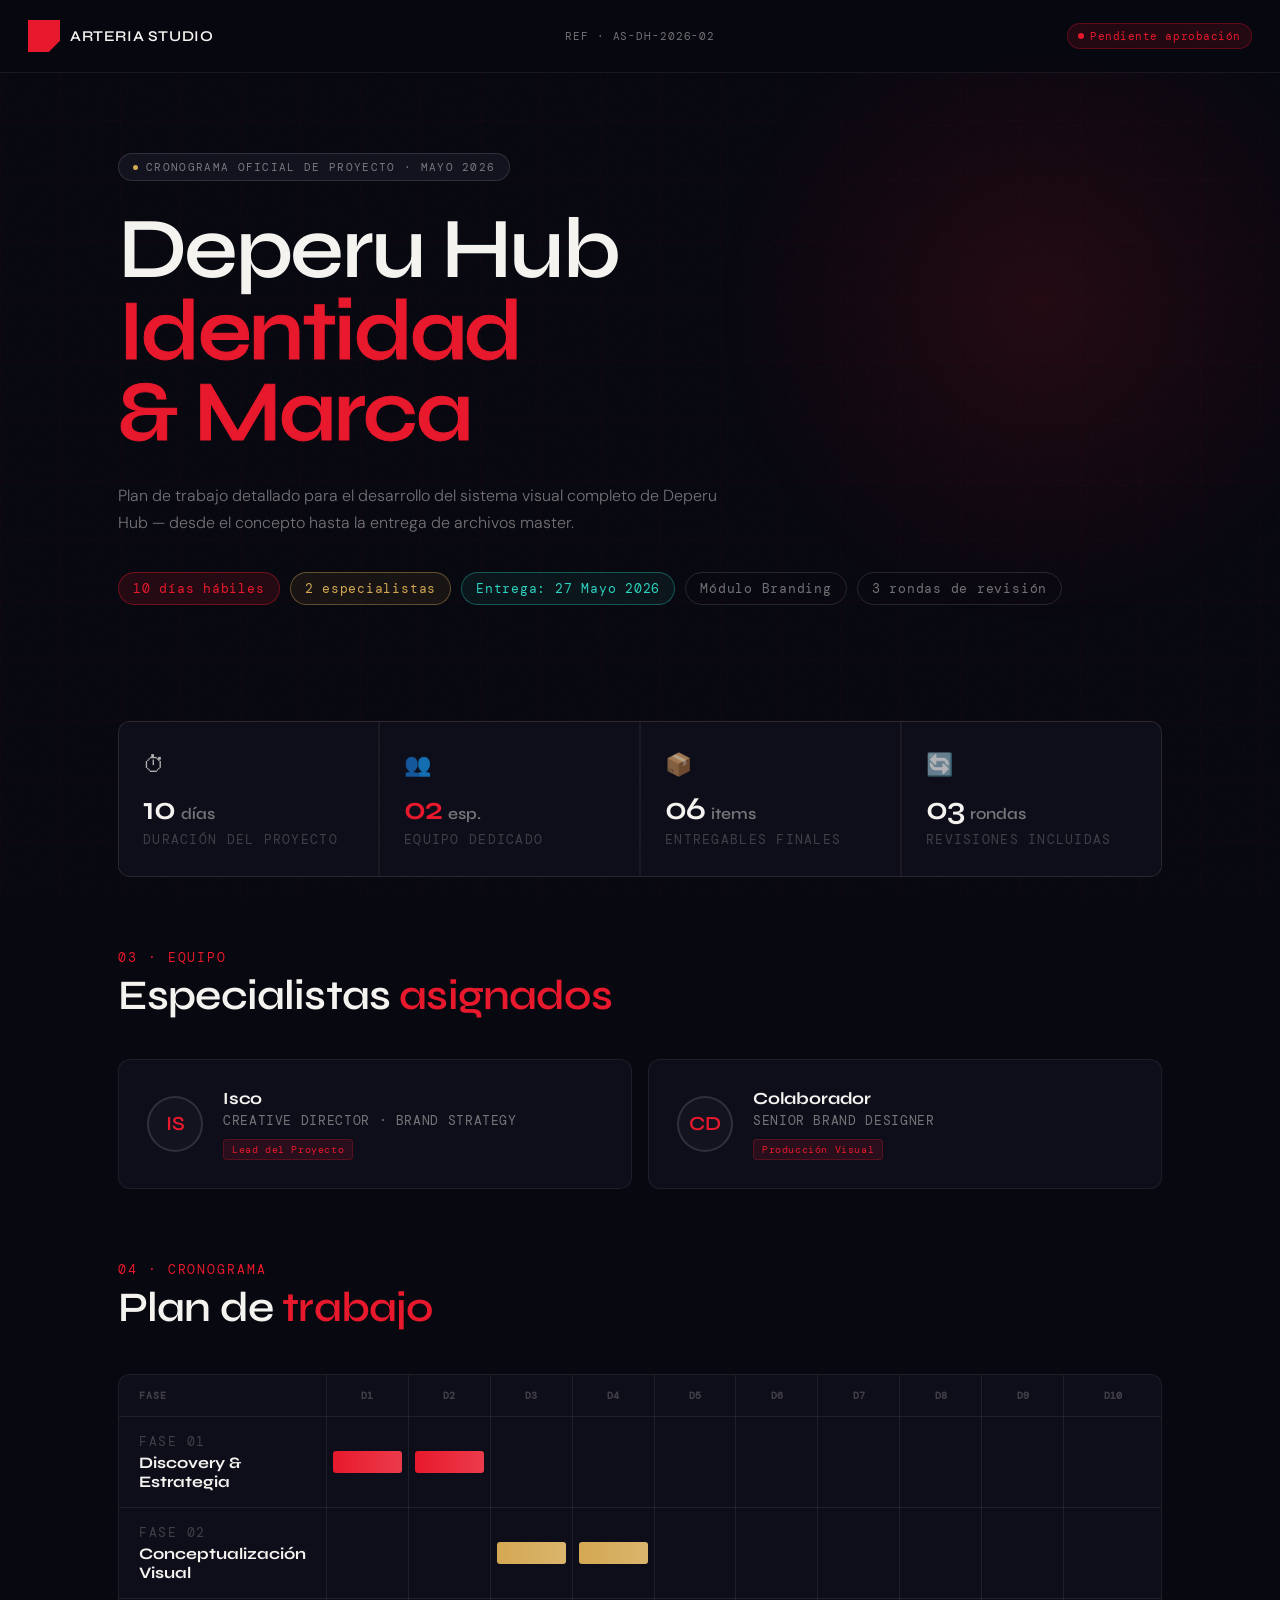
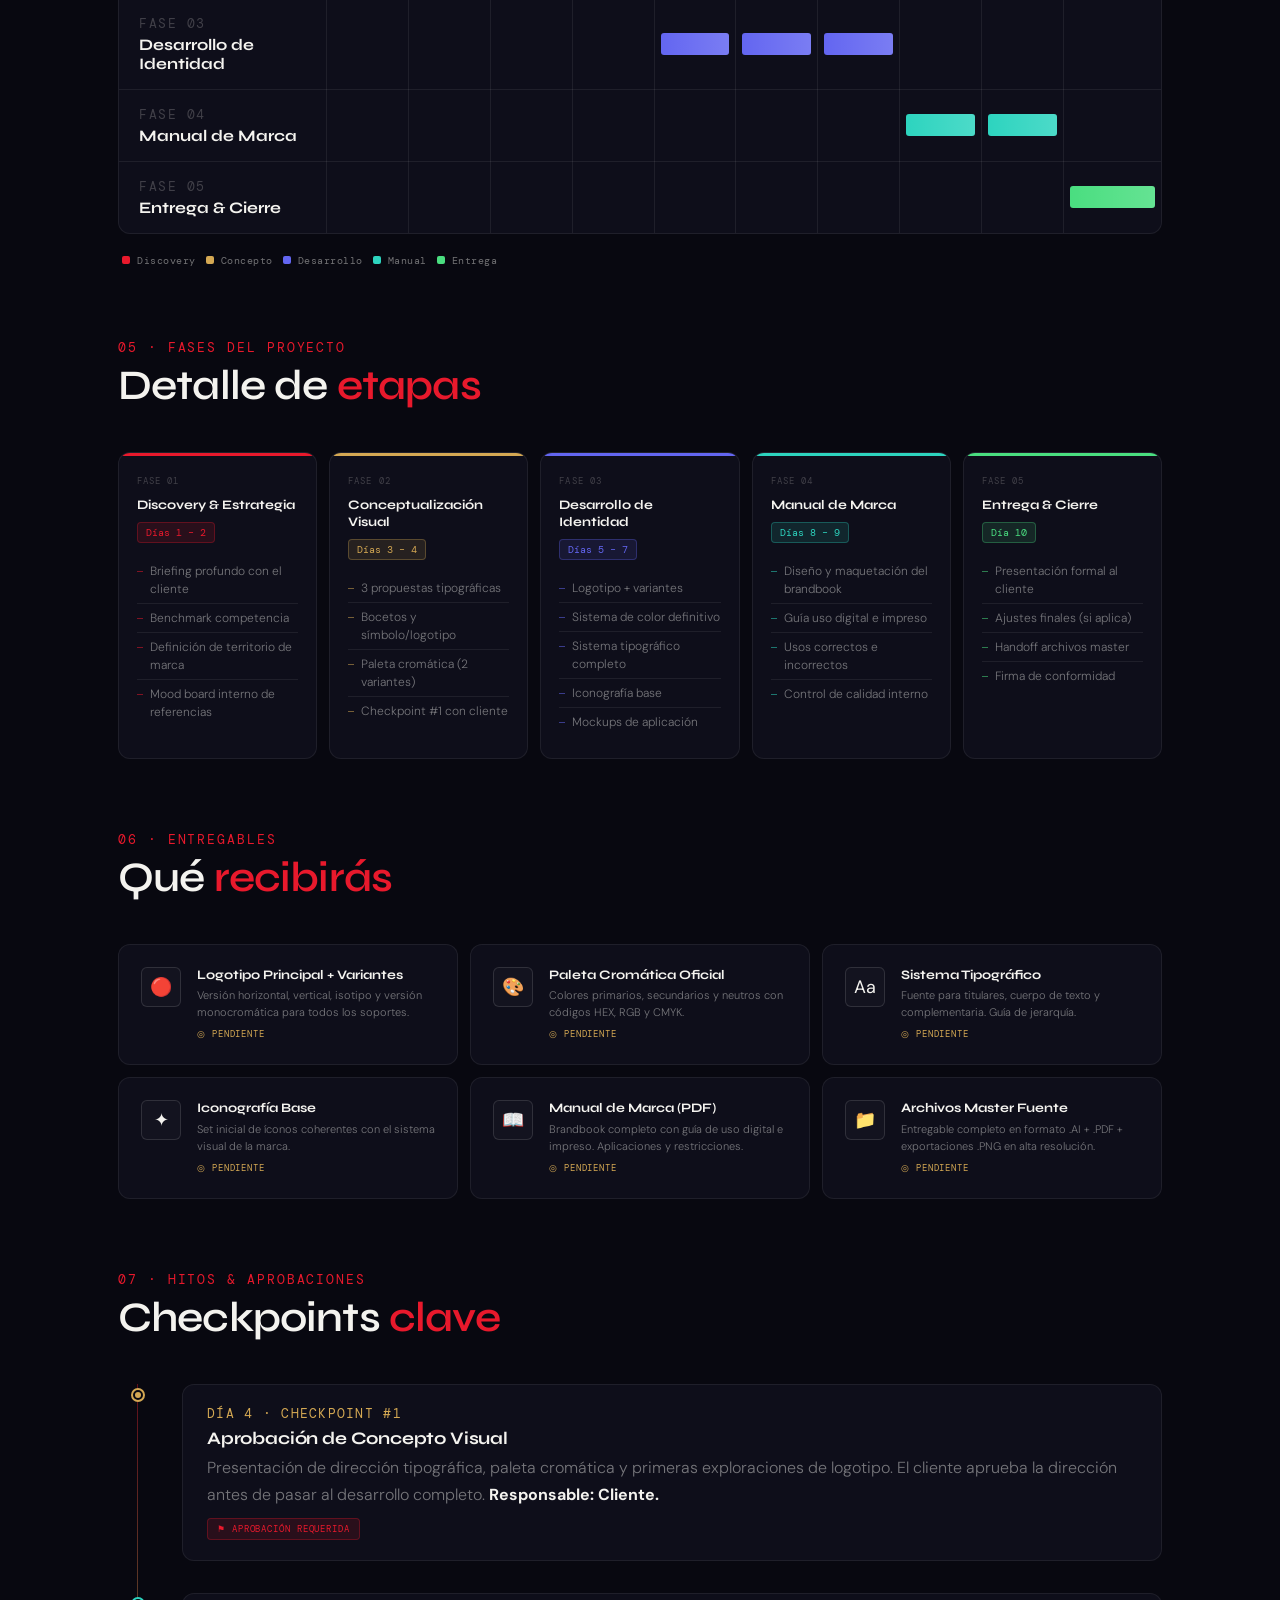
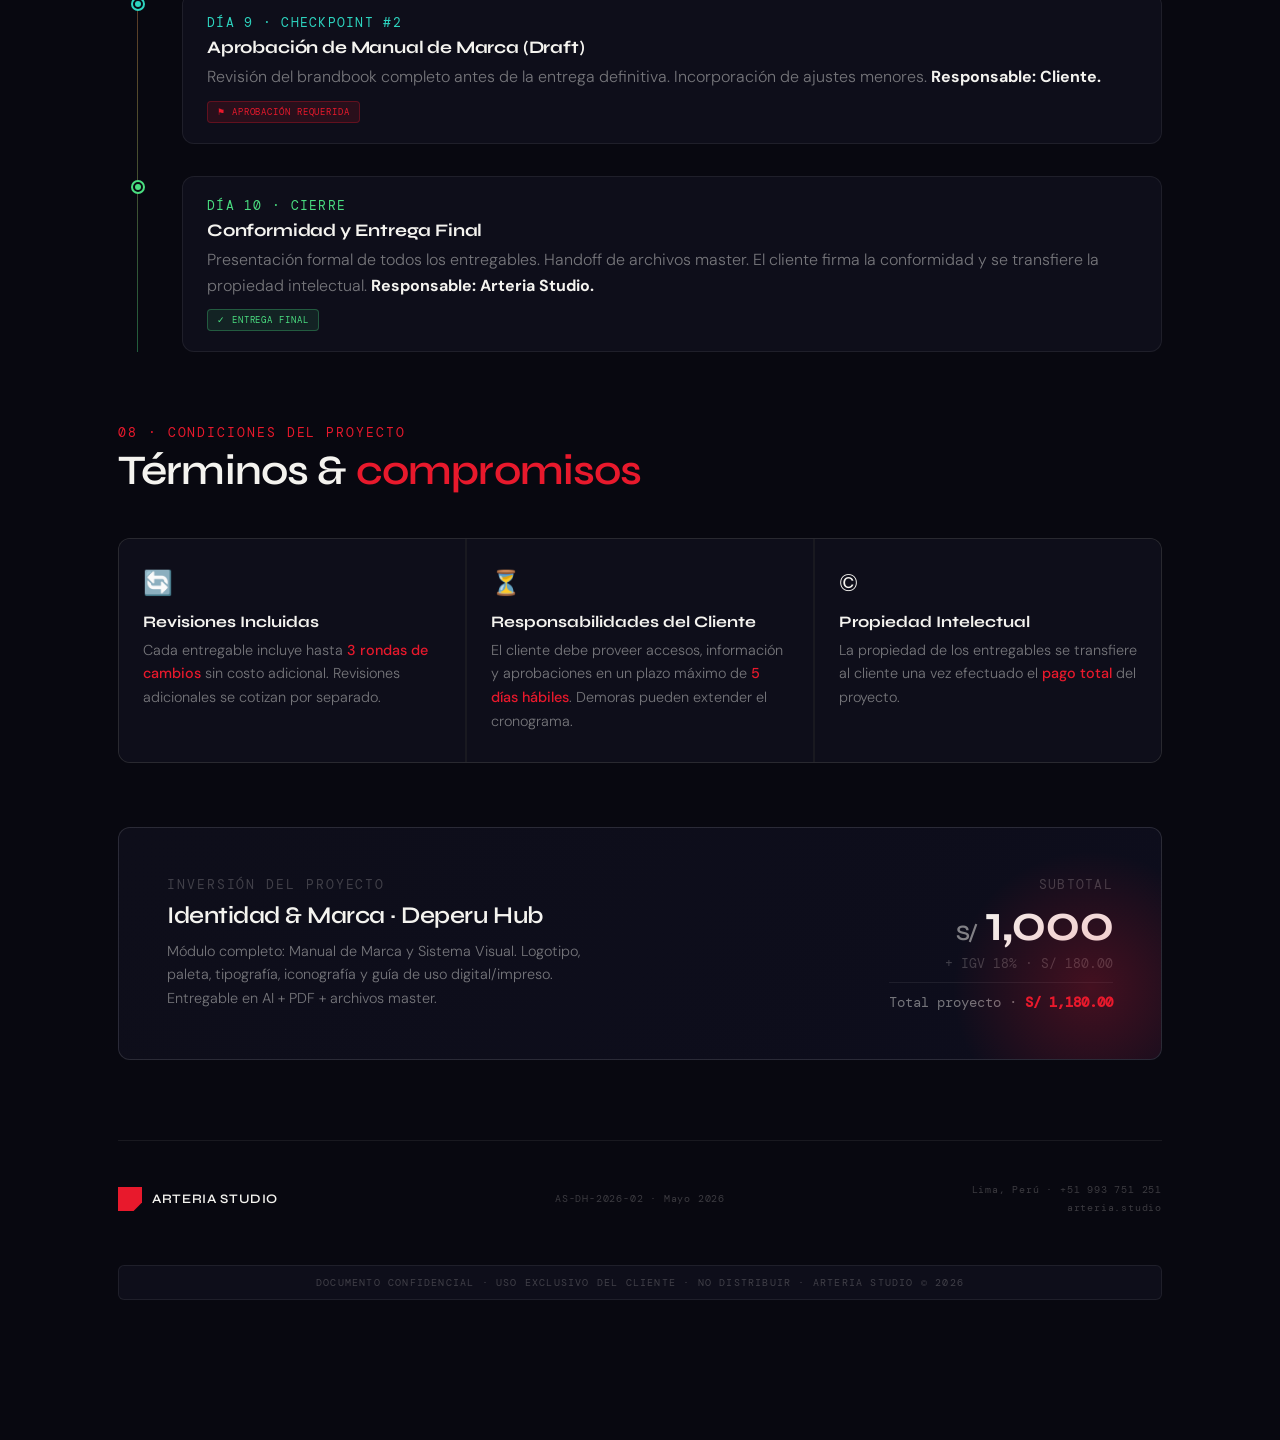
==== cronograma.html @ 37fbbc63 "🚀 RELEASE: Cronograma" ====
<!DOCTYPE html>
<html lang="es">
<head>
  <meta charset="UTF-8" />
  <meta name="viewport" content="width=device-width, initial-scale=1.0" />
  <title>Cronograma de Proyecto · Deperu Hub · Arteria Studio</title>
  <link rel="preconnect" href="https://fonts.googleapis.com" />
  <link rel="preconnect" href="https://fonts.gstatic.com" crossorigin />
  <link href="https://fonts.googleapis.com/css2?family=Syne:wght@400;600;700;800&family=DM+Mono:wght@300;400;500&family=DM+Sans:ital,wght@0,300;0,400;0,500;1,300&display=swap" rel="stylesheet" />

  <style>
    /* ──────────────────────────────────────────────
       TOKENS & RESET
    ────────────────────────────────────────────── */
    :root {
      --bg:        #080810;
      --bg2:       #0e0e1a;
      --bg3:       #13131f;
      --border:    rgba(255,255,255,0.07);
      --border2:   rgba(255,255,255,0.12);
      --red:       #e8192c;
      --red-dim:   rgba(232,25,44,0.12);
      --red-glow:  rgba(232,25,44,0.25);
      --white:     #f4f3ef;
      --muted:     rgba(244,243,239,0.45);
      --muted2:    rgba(244,243,239,0.22);
      --gold:      #d4a853;
      --cyan:      #2dd4bf;
      --phase1:    #e8192c;
      --phase2:    #d4a853;
      --phase3:    #6366f1;
      --phase4:    #2dd4bf;
      --phase5:    #4ade80;
      --r:         6px;
      --r2:        12px;
    }

    *, *::before, *::after { box-sizing: border-box; margin: 0; padding: 0; }

    html { scroll-behavior: smooth; }

    body {
      font-family: 'DM Sans', sans-serif;
      background: var(--bg);
      color: var(--white);
      overflow-x: hidden;
      -webkit-font-smoothing: antialiased;
    }

    /* ──────────────────────────────────────────────
       NOISE + GRID OVERLAY
    ────────────────────────────────────────────── */
    body::before {
      content: '';
      position: fixed;
      inset: 0;
      background-image:
        linear-gradient(rgba(232,25,44,0.03) 1px, transparent 1px),
        linear-gradient(90deg, rgba(232,25,44,0.03) 1px, transparent 1px);
      background-size: 60px 60px;
      pointer-events: none;
      z-index: 0;
    }

    body::after {
      content: '';
      position: fixed;
      inset: 0;
      background: url("data:image/svg+xml,%3Csvg viewBox='0 0 256 256' xmlns='http://www.w3.org/2000/svg'%3E%3Cfilter id='n'%3E%3CfeTurbulence type='fractalNoise' baseFrequency='0.9' numOctaves='4' stitchTiles='stitch'/%3E%3C/filter%3E%3Crect width='100%25' height='100%25' filter='url(%23n)' opacity='0.04'/%3E%3C/svg%3E");
      opacity: .35;
      pointer-events: none;
      z-index: 0;
    }

    /* ──────────────────────────────────────────────
       LAYOUT SHELL
    ────────────────────────────────────────────── */
    .page {
      position: relative;
      z-index: 1;
      max-width: 1100px;
      margin: 0 auto;
      padding: 0 28px 100px;
    }

    /* ──────────────────────────────────────────────
       ANIMATIONS
    ────────────────────────────────────────────── */
    @keyframes fadeUp {
      from { opacity: 0; transform: translateY(28px); }
      to   { opacity: 1; transform: translateY(0); }
    }
    @keyframes pulse-dot {
      0%, 100% { opacity: 1; transform: scale(1); }
      50%       { opacity: .4; transform: scale(0.6); }
    }
    @keyframes bar-fill {
      from { width: 0; }
    }
    @keyframes shimmer {
      0%   { background-position: -200% center; }
      100% { background-position:  200% center; }
    }
    @keyframes spin-slow {
      from { transform: rotate(0deg); }
      to   { transform: rotate(360deg); }
    }

    .fade-in {
      opacity: 0;
      animation: fadeUp .7s ease forwards;
    }

    /* ──────────────────────────────────────────────
       TOP NAV BAR
    ────────────────────────────────────────────── */
    .topbar {
      display: flex;
      align-items: center;
      justify-content: space-between;
      padding: 20px 28px;
      border-bottom: 1px solid var(--border);
      position: sticky;
      top: 0;
      backdrop-filter: blur(18px);
      background: rgba(8,8,16,0.85);
      z-index: 100;
    }

    .topbar-brand {
      display: flex;
      align-items: center;
      gap: 10px;
    }

    .brand-mark {
      width: 32px;
      height: 32px;
      background: var(--red);
      clip-path: polygon(0 0, 100% 0, 100% 65%, 65% 100%, 0 100%);
      flex-shrink: 0;
    }

    .brand-name {
      font-family: 'Syne', sans-serif;
      font-weight: 600;
      font-size: 15px;
      letter-spacing: 0.04em;
      text-transform: uppercase;
    }

    .topbar-ref {
      font-family: 'DM Mono', monospace;
      font-size: 11px;
      color: var(--muted);
      letter-spacing: 0.08em;
    }

    .topbar-badge {
      display: flex;
      align-items: center;
      gap: 6px;
      font-family: 'DM Mono', monospace;
      font-size: 11px;
      color: var(--red);
      background: var(--red-dim);
      border: 1px solid rgba(232,25,44,0.3);
      padding: 5px 10px;
      border-radius: 20px;
      letter-spacing: 0.05em;
    }

    .status-dot {
      width: 6px;
      height: 6px;
      background: var(--red);
      border-radius: 50%;
      animation: pulse-dot 1.6s ease-in-out infinite;
    }

    /* ──────────────────────────────────────────────
       SECTION SPACING
    ────────────────────────────────────────────── */
    .section {
      padding: 72px 0 0;
    }

    .section-label {
      font-family: 'DM Mono', monospace;
      font-size: .8rem;
      letter-spacing: 0.15em;
      text-transform: uppercase;
      color: var(--red);
      margin-bottom: 8px;
    }

    .section-title {
      font-family: 'Syne', sans-serif;
      font-weight: 600;
      font-size: clamp(28px, 4vw, 42px);
      line-height: 1.05;
      letter-spacing: -0.02em;
    }

    .section-title span { color: var(--red); }

    .divider {
      width: 100%;
      height: 1px;
      background: var(--border);
      margin: 48px 0 0;
    }

    /* ──────────────────────────────────────────────
       01 · HERO
    ────────────────────────────────────────────── */
    .hero {
      padding: 80px 0 64px;
      position: relative;
      overflow: hidden;
    }

    .hero-glow {
      position: absolute;
      top: -120px;
      right: -200px;
      width: 700px;
      height: 700px;
      background: radial-gradient(circle, rgba(232,25,44,0.12) 0%, transparent 65%);
      pointer-events: none;
    }

    .hero-eyebrow {
      display: inline-flex;
      align-items: center;
      gap: 8px;
      font-family: 'DM Mono', monospace;
      font-size: 11px;
      letter-spacing: 0.12em;
      text-transform: uppercase;
      color: var(--muted);
      background: var(--bg3);
      border: 1px solid var(--border2);
      padding: 6px 14px;
      border-radius: 20px;
      margin-bottom: 28px;
      animation: fadeUp .5s ease .1s both;
    }

    .hero-eyebrow::before {
      content: '';
      width: 5px;
      height: 5px;
      background: var(--gold);
      border-radius: 50%;
      display: block;
    }

    .hero-title {
      font-family: 'Syne', sans-serif;
      font-weight: 600;
      font-size: clamp(42px, 7vw, 86px);
      line-height: 0.95;
      letter-spacing: -0.03em;
      animation: fadeUp .6s ease .2s both;
    }

    .hero-title .project-name {
      display: block;
      color: var(--white);
    }

    .hero-title .service-name {
      display: block;
      color: var(--red);
      -webkit-text-stroke: 1px var(--red);
    }

    .hero-sub {
      margin-top: 28px;
      font-size: 1rem;
      font-weight: 300;
      color: var(--muted);
      max-width: 600px;
      line-height: 1.7;
      animation: fadeUp .6s ease .3s both;
    }

    .hero-pills {
      display: flex;
      flex-wrap: wrap;
      gap: 10px;
      margin-top: 36px;
      animation: fadeUp .6s ease .4s both;
    }

    .pill {
      font-family: 'DM Mono', monospace;
      font-size: .8rem;
      letter-spacing: 0.06em;
      padding: 7px 14px;
      border-radius: 20px;
      border: 1px solid var(--border2);
      color: var(--muted);
    }

    .pill.red   { border-color: rgba(232,25,44,0.4); color: var(--red); background: var(--red-dim); }
    .pill.gold  { border-color: rgba(212,168,83,0.4); color: var(--gold); background: rgba(212,168,83,0.08); }
    .pill.cyan  { border-color: rgba(45,212,191,0.35); color: var(--cyan); background: rgba(45,212,191,0.07); }

    /* ──────────────────────────────────────────────
       02 · KPI CARDS
    ────────────────────────────────────────────── */
    .kpi-grid {
      display: grid;
      grid-template-columns: repeat(4, 1fr);
      gap: 2px;
      background: var(--border);
      border: 1px solid var(--border);
      border-radius: var(--r2);
      overflow: hidden;
      margin-top: 52px;
    }

    @media (max-width: 700px) {
      .kpi-grid { grid-template-columns: repeat(2,1fr); }
    }

    .kpi-card {
      background: var(--bg2);
      padding: 28px 24px;
      transition: background .25s;
    }

    .kpi-card:hover { background: var(--bg3); }

    .kpi-icon {
      font-size: 22px;
      margin-bottom: 14px;
      opacity: 0.7;
    }

    .kpi-value {
      font-family: 'Syne', sans-serif;
      font-weight: 600;
      font-size: 32px;
      letter-spacing: -0.03em;
      line-height: 1;
      color: var(--white);
    }

    .kpi-value span {
      font-size: 16px;
      font-weight: 600;
      color: var(--muted);
      letter-spacing: 0;
    }

    .kpi-label {
      margin-top: 6px;
      font-family: 'DM Mono', monospace;
      font-size: .8rem;
      letter-spacing: 0.1em;
      text-transform: uppercase;
      color: var(--muted2);
    }

    .kpi-accent { color: var(--red); }

    /* ──────────────────────────────────────────────
       03 · TEAM
    ────────────────────────────────────────────── */
    .team-grid {
      display: grid;
      grid-template-columns: 1fr 1fr;
      gap: 16px;
      margin-top: 40px;
    }

    @media (max-width: 600px) { .team-grid { grid-template-columns: 1fr; } }

    .team-card {
      background: var(--bg2);
      border: 1px solid var(--border);
      border-radius: var(--r2);
      padding: 28px;
      display: flex;
      align-items: center;
      gap: 20px;
      transition: border-color .25s, transform .25s;
    }

    .team-card:hover {
      border-color: var(--border2);
      transform: translateY(-2px);
    }

    .avatar {
      width: 56px;
      height: 56px;
      border-radius: 50%;
      background: var(--bg3);
      border: 2px solid var(--border2);
      display: flex;
      align-items: center;
      justify-content: center;
      font-family: 'Syne', sans-serif;
      font-weight: 600;
      font-size: 20px;
      color: var(--red);
      flex-shrink: 0;
    }

    .team-info-name {
      font-family: 'Syne', sans-serif;
      font-weight: 700;
      font-size: 17px;
      letter-spacing: -0.01em;
    }

    .team-info-role {
      margin-top: 3px;
      font-family: 'DM Mono', monospace;
      font-size: .8rem;
      color: var(--muted);
      letter-spacing: 0.05em;
    }

    .team-tag {
      margin-top: 10px;
      display: inline-block;
      font-family: 'DM Mono', monospace;
      font-size: 10px;
      letter-spacing: 0.06em;
      color: var(--red);
      background: var(--red-dim);
      border: 1px solid rgba(232,25,44,0.25);
      padding: 3px 8px;
      border-radius: 4px;
    }

    /* ──────────────────────────────────────────────
       04 · GANTT TIMELINE
    ────────────────────────────────────────────── */
    .gantt-wrap {
      margin-top: 44px;
      background: var(--bg2);
      border: 1px solid var(--border);
      border-radius: var(--r2);
      overflow: hidden;
    }

    /* Day header */
    .gantt-header {
      display: grid;
      grid-template-columns: 220px repeat(10, 1fr);
      border-bottom: 1px solid var(--border);
    }

    .gantt-header-label {
      padding: 14px 20px;
      font-family: 'DM Mono', monospace;
      font-size: 10px;
      letter-spacing: 0.1em;
      text-transform: uppercase;
      color: var(--muted2);
      border-right: 1px solid var(--border);
    }

    .gantt-day {
      padding: 14px 0;
      text-align: center;
      font-family: 'DM Mono', monospace;
      font-size: 10px;
      letter-spacing: 0.06em;
      color: var(--muted2);
      border-right: 1px solid var(--border);
    }

    .gantt-day:last-child { border-right: none; }

    /* Phase rows */
    .gantt-row {
      display: grid;
      grid-template-columns: 220px repeat(10, 1fr);
      border-bottom: 1px solid var(--border);
      transition: background .2s;
    }

    .gantt-row:last-child { border-bottom: none; }
    .gantt-row:hover { background: rgba(255,255,255,0.02); }

    .gantt-phase-info {
      padding: 18px 20px;
      border-right: 1px solid var(--border);
    }

    .phase-number {
      font-family: 'DM Mono', monospace;
      font-size: 9px;
      letter-spacing: 0.12em;
      text-transform: uppercase;
      color: var(--muted2);
      margin-bottom: 4px;
    }

    .phase-name {
      font-family: 'Syne', sans-serif;
      font-weight: 700;
      font-size: 13px;
      letter-spacing: -0.01em;
      line-height: 1.3;
    }

    .gantt-cells {
      display: contents;
    }

    .gantt-cell {
      border-right: 1px solid var(--border);
      padding: 18px 4px;
      position: relative;
    }

    .gantt-cell:last-child { border-right: none; }

    .gantt-bar {
      height: 22px;
      border-radius: 3px;
      width: 0;
      animation: bar-fill .9s cubic-bezier(.22,1,.36,1) forwards;
      animation-delay: var(--delay, .3s);
      position: relative;
      overflow: hidden;
    }

    .gantt-bar::after {
      content: '';
      position: absolute;
      inset: 0;
      background: linear-gradient(90deg, transparent 0%, rgba(255,255,255,0.15) 50%, transparent 100%);
      background-size: 200% 100%;
      animation: shimmer 2.5s linear infinite;
    }

    .gantt-bar.p1 { background: var(--phase1); width: 100%; }
    .gantt-bar.p2 { background: var(--phase2); width: 100%; }
    .gantt-bar.p3 { background: var(--phase3); width: 100%; }
    .gantt-bar.p4 { background: var(--phase4); width: 100%; }
    .gantt-bar.p5 { background: var(--phase5); width: 100%; }

    /* Mobile gantt: stacked */
    @media (max-width: 768px) {
      .gantt-header,
      .gantt-row { grid-template-columns: 1fr; }
      .gantt-header { display: none; }
      .gantt-phase-info { border-right: none; border-bottom: 1px solid var(--border); }
      .gantt-cell { display: none; }
      .gantt-cell.show-mobile { display: block; border-right: none; }
    }

    /* Phase legend */
    .phase-legend {
      display: flex;
      flex-wrap: wrap;
      gap: 10px;
      margin-top: 16px;
    }

    .legend-item {
      display: flex;
      align-items: center;
      gap: 7px;
      font-family: 'DM Mono', monospace;
      font-size: 10px;
      letter-spacing: 0.05em;
      color: var(--muted);
    }

    .legend-dot {
      width: 8px;
      height: 8px;
      border-radius: 2px;
      flex-shrink: 0;
    }

    /* ──────────────────────────────────────────────
       05 · FASES DETALLE CARDS
    ────────────────────────────────────────────── */
    .phases-grid {
      display: grid;
      grid-template-columns: repeat(5, 1fr);
      gap: 12px;
      margin-top: 44px;
    }

    @media (max-width: 900px) { .phases-grid { grid-template-columns: repeat(2, 1fr); } }
    @media (max-width: 500px) { .phases-grid { grid-template-columns: 1fr; } }

    .phase-card {
      background: var(--bg2);
      border: 1px solid var(--border);
      border-radius: var(--r2);
      padding: 22px 18px;
      position: relative;
      overflow: hidden;
      transition: border-color .25s, transform .25s;
      cursor: default;
    }

    .phase-card:hover {
      transform: translateY(-3px);
    }

    .phase-card::before {
      content: '';
      position: absolute;
      top: 0; left: 0; right: 0;
      height: 3px;
      background: var(--phase-color);
    }

    .phase-card-num {
      font-family: 'DM Mono', monospace;
      font-size: 9px;
      letter-spacing: 0.12em;
      text-transform: uppercase;
      color: var(--muted2);
      margin-bottom: 10px;
    }

    .phase-card-title {
      font-family: 'Syne', sans-serif;
      font-weight: 700;
      font-size: 13px;
      line-height: 1.3;
      color: var(--white);
      margin-bottom: 6px;
    }

    .phase-card-days {
      display: inline-block;
      font-family: 'DM Mono', monospace;
      font-size: 10px;
      color: var(--phase-color);
      background: color-mix(in srgb, var(--phase-color) 12%, transparent);
      border: 1px solid color-mix(in srgb, var(--phase-color) 30%, transparent);
      padding: 3px 8px;
      border-radius: 4px;
      margin-bottom: 14px;
    }

    .phase-tasks {
      list-style: none;
    }

    .phase-tasks li {
      font-size: 12px;
      font-weight: 300;
      color: var(--muted);
      line-height: 1.5;
      padding: 5px 0;
      border-bottom: 1px solid var(--border);
      display: flex;
      align-items: flex-start;
      gap: 7px;
    }

    .phase-tasks li:last-child { border-bottom: none; }

    .phase-tasks li::before {
      content: '—';
      color: var(--phase-color);
      font-family: 'DM Mono', monospace;
      font-size: 10px;
      flex-shrink: 0;
      margin-top: 2px;
      opacity: 0.7;
    }

    /* ──────────────────────────────────────────────
       06 · ENTREGABLES CHECKLIST
    ────────────────────────────────────────────── */
    .deliverables-grid {
      display: grid;
      grid-template-columns: repeat(3, 1fr);
      gap: 12px;
      margin-top: 44px;
    }

    @media (max-width: 700px) { .deliverables-grid { grid-template-columns: 1fr 1fr; } }
    @media (max-width: 440px) { .deliverables-grid { grid-template-columns: 1fr; } }

    .deliverable-card {
      background: var(--bg2);
      border: 1px solid var(--border);
      border-radius: var(--r2);
      padding: 22px;
      display: flex;
      align-items: flex-start;
      gap: 16px;
      transition: border-color .25s, transform .25s;
    }

    .deliverable-card:hover {
      border-color: var(--border2);
      transform: translateY(-2px);
    }

    .deliverable-icon {
      width: 40px;
      height: 40px;
      background: var(--bg3);
      border: 1px solid var(--border2);
      border-radius: var(--r);
      display: flex;
      align-items: center;
      justify-content: center;
      font-size: 18px;
      flex-shrink: 0;
    }

    .deliverable-name {
      font-family: 'Syne', sans-serif;
      font-weight: 700;
      font-size: 13px;
      line-height: 1.3;
      margin-bottom: 4px;
    }

    .deliverable-detail {
      font-size: 11px;
      font-weight: 300;
      color: var(--muted);
      line-height: 1.5;
    }

    .deliverable-status {
      margin-top: 8px;
      display: inline-flex;
      align-items: center;
      gap: 5px;
      font-family: 'DM Mono', monospace;
      font-size: 9px;
      letter-spacing: 0.1em;
      text-transform: uppercase;
    }

    .status-pending  { color: var(--gold); }
    .status-progress { color: var(--cyan); }
    .status-done     { color: var(--phase5); }

    /* ──────────────────────────────────────────────
       07 · HITOS / MILESTONES
    ────────────────────────────────────────────── */
    .milestones {
      margin-top: 44px;
      position: relative;
    }

    .milestones-line {
      position: absolute;
      left: 19px;
      top: 0;
      bottom: 0;
      width: 1px;
      background: linear-gradient(to bottom, var(--red), var(--gold), var(--phase5));
      opacity: 0.4;
    }

    .milestone-item {
      display: flex;
      gap: 24px;
      padding: 0 0 32px 0;
      position: relative;
    }

    .milestone-item:last-child { padding-bottom: 0; }

    .milestone-dot-wrap {
      flex-shrink: 0;
      width: 40px;
      display: flex;
      justify-content: center;
      padding-top: 4px;
    }

    .milestone-dot {
      width: 14px;
      height: 14px;
      border-radius: 50%;
      border: 2px solid var(--dot-color, var(--red));
      background: var(--bg);
      position: relative;
      z-index: 1;
    }

    .milestone-dot::after {
      content: '';
      position: absolute;
      inset: 2px;
      border-radius: 50%;
      background: var(--dot-color, var(--red));
    }

    .milestone-body {
      background: var(--bg2);
      border: 1px solid var(--border);
      border-radius: var(--r2);
      padding: 20px 24px;
      flex: 1;
      transition: border-color .25s;
    }

    .milestone-body:hover { border-color: var(--border2); }

    .milestone-day {
      font-family: 'DM Mono', monospace;
      font-size: .8rem;
      letter-spacing: 0.1em;
      text-transform: uppercase;
      color: var(--dot-color, var(--red));
      margin-bottom: 6px;
    }

    .milestone-title {
      font-family: 'Syne', sans-serif;
      font-weight: 700;
      font-size: 1.1rem;
      letter-spacing: -0.01em;
    }

    .milestone-desc {
      margin-top: 6px;
      font-size: 1rem;
      font-weight: 300;
      color: var(--muted);
      line-height: 1.65;
    }

    .milestone-badge {
      margin-top: 10px;
      display: inline-flex;
      gap: 6px;
      align-items: center;
    }

    .checkpoint-tag {
      font-family: 'DM Mono', monospace;
      font-size: 9px;
      letter-spacing: 0.1em;
      text-transform: uppercase;
      padding: 4px 9px;
      border-radius: 4px;
      background: var(--red-dim);
      color: var(--red);
      border: 1px solid rgba(232,25,44,0.3);
    }

    /* ──────────────────────────────────────────────
       08 · CONDICIONES
    ────────────────────────────────────────────── */
    .conditions-grid {
      display: grid;
      grid-template-columns: repeat(3, 1fr);
      gap: 2px;
      background: var(--border);
      border: 1px solid var(--border);
      border-radius: var(--r2);
      overflow: hidden;
      margin-top: 44px;
    }

    @media (max-width: 700px) { .conditions-grid { grid-template-columns: 1fr; } }

    .condition-card {
      background: var(--bg2);
      padding: 28px 24px;
      transition: background .2s;
    }

    .condition-card:hover { background: var(--bg3); }

    .condition-icon {
      font-size: 24px;
      margin-bottom: 14px;
    }

    .condition-title {
      font-family: 'Syne', sans-serif;
      font-weight: 700;
      font-size: 1rem;
      margin-bottom: 8px;
    }

    .condition-text {
      font-size: .9rem;
      font-weight: 300;
      color: var(--muted);
      line-height: 1.65;
    }

    .condition-highlight {
      color: var(--red);
      font-weight: 500;
    }

    /* ──────────────────────────────────────────────
       09 · INVESTMENT BLOCK
    ────────────────────────────────────────────── */
    .investment-block {
      margin-top: 64px;
      background: linear-gradient(135deg, var(--bg2) 0%, #0d0d1c 100%);
      border: 1px solid var(--border2);
      border-radius: var(--r2);
      padding: 48px;
      display: grid;
      grid-template-columns: 1fr auto;
      gap: 40px;
      align-items: center;
      position: relative;
      overflow: hidden;
    }

    .investment-block::before {
      content: '';
      position: absolute;
      bottom: -80px;
      right: -80px;
      width: 300px;
      height: 300px;
      background: radial-gradient(circle, var(--red-glow) 0%, transparent 65%);
      pointer-events: none;
    }

    @media (max-width: 600px) {
      .investment-block { grid-template-columns: 1fr; padding: 32px; }
    }

    .investment-label {
      font-family: 'DM Mono', monospace;
      font-size: .8rem;
      letter-spacing: 0.15em;
      text-transform: uppercase;
      color: var(--muted2);
      margin-bottom: 8px;
    }

    .investment-title {
      font-family: 'Syne', sans-serif;
      font-weight: 600;
      font-size: 1.5rem;
      letter-spacing: -0.02em;
    }

    .investment-desc {
      margin-top: 10px;
      font-size: .9rem;
      font-weight: 300;
      color: var(--muted);
      line-height: 1.65;
      max-width: 440px;
    }

    .investment-amount {
      text-align: right;
      flex-shrink: 0;
    }

    .amount-sub {
      font-family: 'DM Mono', monospace;
      font-size: .8rem;
      letter-spacing: 0.1em;
      color: var(--muted2);
      text-transform: uppercase;
      margin-bottom: 4px;
    }

    .amount-value {
      font-family: 'Syne', sans-serif;
      font-weight: 600;
      font-size: 52px;
      letter-spacing: -0.04em;
      color: var(--white);
      line-height: 1;
    }

    .amount-value small {
      font-size: 22px;
      opacity: 0.5;
    }

    .amount-igv {
      margin-top: 6px;
      font-family: 'DM Mono', monospace;
      font-size: .8rem;
      color: var(--muted2);
    }

    .amount-total-line {
      margin-top: 10px;
      padding-top: 10px;
      border-top: 1px solid var(--border);
      font-family: 'DM Mono', monospace;
      font-size: .9rem;
      color: var(--muted);
    }

    .amount-total-line strong {
      color: var(--red);
      font-size: .9rem;
    }

    /* ──────────────────────────────────────────────
       FOOTER
    ────────────────────────────────────────────── */
    .footer {
      margin-top: 80px;
      padding: 40px 0;
      border-top: 1px solid var(--border);
      display: grid;
      grid-template-columns: 1fr auto 1fr;
      align-items: center;
      gap: 20px;
    }

    @media (max-width: 600px) {
      .footer { grid-template-columns: 1fr; text-align: center; }
    }

    .footer-brand {
      display: flex;
      align-items: center;
      gap: 10px;
    }

    .footer-brand-mark {
      width: 24px;
      height: 24px;
      background: var(--red);
      clip-path: polygon(0 0, 100% 0, 100% 65%, 65% 100%, 0 100%);
      flex-shrink: 0;
    }

    .footer-brand-name {
      font-family: 'Syne', sans-serif;
      font-weight: 600;
      font-size: 13px;
      letter-spacing: 0.05em;
      text-transform: uppercase;
    }

    .footer-center {
      text-align: center;
      font-family: 'DM Mono', monospace;
      font-size: 10px;
      letter-spacing: 0.08em;
      color: var(--muted2);
    }

    .footer-right {
      text-align: right;
      font-family: 'DM Mono', monospace;
      font-size: 10px;
      letter-spacing: 0.08em;
      color: var(--muted2);
      line-height: 1.8;
    }

    .confidential-strip {
      margin-top: 28px;
      background: var(--bg2);
      border: 1px solid var(--border);
      border-radius: var(--r);
      padding: 10px 20px;
      font-family: 'DM Mono', monospace;
      font-size: 10px;
      letter-spacing: 0.12em;
      text-transform: uppercase;
      color: var(--muted2);
      text-align: center;
      grid-column: 1 / -1;
    }

  </style>
</head>
<body>

  <!-- ── TOP NAV ── -->
  <nav class="topbar">
    <div class="topbar-brand">
      <div class="brand-mark"></div>
      <span class="brand-name">Arteria Studio</span>
    </div>
    <span class="topbar-ref">REF · AS-DH-2026-02</span>
    <div class="topbar-badge">
      <div class="status-dot"></div>
      Pendiente aprobación
    </div>
  </nav>

  <!-- ── PAGE ── -->
  <div class="page">
    <div class="hero-glow"></div>

    <!-- ── 01 HERO ── -->
    <header class="hero">

      <div class="hero-eyebrow">Cronograma Oficial de Proyecto · Mayo 2026</div>

      <h1 class="hero-title">
        <span class="project-name">Deperu Hub</span>
        <span class="service-name">Identidad<br>&amp; Marca</span>
      </h1>

      <p class="hero-sub">
        Plan de trabajo detallado para el desarrollo del sistema visual completo de Deperu Hub — desde el concepto hasta la entrega de archivos master.
      </p>

      <div class="hero-pills">
        <span class="pill red">10 días hábiles</span>
        <span class="pill gold">2 especialistas</span>
        <span class="pill cyan">Entrega: 27 Mayo 2026</span>
        <span class="pill">Módulo Branding</span>
        <span class="pill">3 rondas de revisión</span>
      </div>
    </header>

    <!-- ── 02 KPI CARDS ── -->
    <div class="kpi-grid fade-in" style="animation-delay:.15s">
      <div class="kpi-card">
        <div class="kpi-icon">⏱</div>
        <div class="kpi-value">10 <span>días</span></div>
        <div class="kpi-label">Duración del proyecto</div>
      </div>
      <div class="kpi-card">
        <div class="kpi-icon">👥</div>
        <div class="kpi-value kpi-accent">02 <span>esp.</span></div>
        <div class="kpi-label">Equipo dedicado</div>
      </div>
      <div class="kpi-card">
        <div class="kpi-icon">📦</div>
        <div class="kpi-value">06 <span>items</span></div>
        <div class="kpi-label">Entregables finales</div>
      </div>
      <div class="kpi-card">
        <div class="kpi-icon">🔄</div>
        <div class="kpi-value">03 <span>rondas</span></div>
        <div class="kpi-label">Revisiones incluidas</div>
      </div>
    </div>

    <!-- ── 03 EQUIPO ── -->
    <section class="section fade-in" style="animation-delay:.2s">
      <div class="section-label">03 · Equipo</div>
      <h2 class="section-title">Especialistas <span>asignados</span></h2>

      <div class="team-grid">
        <div class="team-card">
          <div class="avatar">IS</div>
          <div>
            <div class="team-info-name">Isco</div>
            <div class="team-info-role">CREATIVE DIRECTOR · BRAND STRATEGY</div>
            <div class="team-tag">Lead del Proyecto</div>
          </div>
        </div>
        <div class="team-card">
          <div class="avatar">CD</div>
          <div>
            <div class="team-info-name">Colaborador</div>
            <div class="team-info-role">SENIOR BRAND DESIGNER</div>
            <div class="team-tag">Producción Visual</div>
          </div>
        </div>
      </div>
    </section>

    <!-- ── 04 GANTT ── -->
    <section class="section fade-in" style="animation-delay:.25s">
      <div class="section-label">04 · Cronograma</div>
      <h2 class="section-title">Plan de <span>trabajo</span></h2>

      <div class="gantt-wrap" style="margin-top:44px; overflow-x:auto;">
        <table style="width:100%; border-collapse:collapse; min-width:700px;">
          <thead>
            <tr>
              <th style="width:200px; padding:14px 20px; text-align:left; font-family:'DM Mono',monospace; font-size:10px; letter-spacing:.1em; text-transform:uppercase; color:var(--muted2); border-bottom:1px solid var(--border); border-right:1px solid var(--border);">Fase</th>
              <th style="padding:14px 8px; text-align:center; font-family:'DM Mono',monospace; font-size:10px; color:var(--muted2); border-bottom:1px solid var(--border); border-right:1px solid var(--border);">D1</th>
              <th style="padding:14px 8px; text-align:center; font-family:'DM Mono',monospace; font-size:10px; color:var(--muted2); border-bottom:1px solid var(--border); border-right:1px solid var(--border);">D2</th>
              <th style="padding:14px 8px; text-align:center; font-family:'DM Mono',monospace; font-size:10px; color:var(--muted2); border-bottom:1px solid var(--border); border-right:1px solid var(--border);">D3</th>
              <th style="padding:14px 8px; text-align:center; font-family:'DM Mono',monospace; font-size:10px; color:var(--muted2); border-bottom:1px solid var(--border); border-right:1px solid var(--border);">D4</th>
              <th style="padding:14px 8px; text-align:center; font-family:'DM Mono',monospace; font-size:10px; color:var(--muted2); border-bottom:1px solid var(--border); border-right:1px solid var(--border);">D5</th>
              <th style="padding:14px 8px; text-align:center; font-family:'DM Mono',monospace; font-size:10px; color:var(--muted2); border-bottom:1px solid var(--border); border-right:1px solid var(--border);">D6</th>
              <th style="padding:14px 8px; text-align:center; font-family:'DM Mono',monospace; font-size:10px; color:var(--muted2); border-bottom:1px solid var(--border); border-right:1px solid var(--border);">D7</th>
              <th style="padding:14px 8px; text-align:center; font-family:'DM Mono',monospace; font-size:10px; color:var(--muted2); border-bottom:1px solid var(--border); border-right:1px solid var(--border);">D8</th>
              <th style="padding:14px 8px; text-align:center; font-family:'DM Mono',monospace; font-size:10px; color:var(--muted2); border-bottom:1px solid var(--border); border-right:1px solid var(--border);">D9</th>
              <th style="padding:14px 8px; text-align:center; font-family:'DM Mono',monospace; font-size:10px; color:var(--muted2); border-bottom:1px solid var(--border);">D10</th>
            </tr>
          </thead>
          <tbody>
            <!-- Fase 1 -->
            <tr>
              <td style="padding:16px 20px; border-right:1px solid var(--border); border-bottom:1px solid var(--border);">
                <div style="font-family:'DM Mono',monospace; font-size: .8rem; letter-spacing:.12em; text-transform:uppercase; color:var(--muted2); margin-bottom:3px;">Fase 01</div>
                <div style="font-family:'Syne',sans-serif; font-weight:700; font-size: 1rem;">Discovery &amp; Estrategia</div>
              </td>
              <td style="padding:16px 6px; border-right:1px solid var(--border); border-bottom:1px solid var(--border);">
                <div class="gantt-bar p1" style="--delay:.4s"></div>
              </td>
              <td style="padding:16px 6px; border-right:1px solid var(--border); border-bottom:1px solid var(--border);">
                <div class="gantt-bar p1" style="--delay:.45s"></div>
              </td>
              <td style="border-right:1px solid var(--border); border-bottom:1px solid var(--border);"></td>
              <td style="border-right:1px solid var(--border); border-bottom:1px solid var(--border);"></td>
              <td style="border-right:1px solid var(--border); border-bottom:1px solid var(--border);"></td>
              <td style="border-right:1px solid var(--border); border-bottom:1px solid var(--border);"></td>
              <td style="border-right:1px solid var(--border); border-bottom:1px solid var(--border);"></td>
              <td style="border-right:1px solid var(--border); border-bottom:1px solid var(--border);"></td>
              <td style="border-right:1px solid var(--border); border-bottom:1px solid var(--border);"></td>
              <td style="border-bottom:1px solid var(--border);"></td>
            </tr>
            <!-- Fase 2 -->
            <tr>
              <td style="padding:16px 20px; border-right:1px solid var(--border); border-bottom:1px solid var(--border);">
                <div style="font-family:'DM Mono',monospace; font-size: .8rem; letter-spacing:.12em; text-transform:uppercase; color:var(--muted2); margin-bottom:3px;">Fase 02</div>
                <div style="font-family:'Syne',sans-serif; font-weight:700; font-size: 1rem;">Conceptualización Visual</div>
              </td>
              <td style="border-right:1px solid var(--border); border-bottom:1px solid var(--border);"></td>
              <td style="border-right:1px solid var(--border); border-bottom:1px solid var(--border);"></td>
              <td style="padding:16px 6px; border-right:1px solid var(--border); border-bottom:1px solid var(--border);">
                <div class="gantt-bar p2" style="--delay:.5s"></div>
              </td>
              <td style="padding:16px 6px; border-right:1px solid var(--border); border-bottom:1px solid var(--border);">
                <div class="gantt-bar p2" style="--delay:.55s"></div>
              </td>
              <td style="border-right:1px solid var(--border); border-bottom:1px solid var(--border);"></td>
              <td style="border-right:1px solid var(--border); border-bottom:1px solid var(--border);"></td>
              <td style="border-right:1px solid var(--border); border-bottom:1px solid var(--border);"></td>
              <td style="border-right:1px solid var(--border); border-bottom:1px solid var(--border);"></td>
              <td style="border-right:1px solid var(--border); border-bottom:1px solid var(--border);"></td>
              <td style="border-bottom:1px solid var(--border);"></td>
            </tr>
            <!-- Fase 3 -->
            <tr>
              <td style="padding:16px 20px; border-right:1px solid var(--border); border-bottom:1px solid var(--border);">
                <div style="font-family:'DM Mono',monospace; font-size: .8rem; letter-spacing:.12em; text-transform:uppercase; color:var(--muted2); margin-bottom:3px;">Fase 03</div>
                <div style="font-family:'Syne',sans-serif; font-weight:700; font-size: 1rem;">Desarrollo de Identidad</div>
              </td>
              <td style="border-right:1px solid var(--border); border-bottom:1px solid var(--border);"></td>
              <td style="border-right:1px solid var(--border); border-bottom:1px solid var(--border);"></td>
              <td style="border-right:1px solid var(--border); border-bottom:1px solid var(--border);"></td>
              <td style="border-right:1px solid var(--border); border-bottom:1px solid var(--border);"></td>
              <td style="padding:16px 6px; border-right:1px solid var(--border); border-bottom:1px solid var(--border);">
                <div class="gantt-bar p3" style="--delay:.6s"></div>
              </td>
              <td style="padding:16px 6px; border-right:1px solid var(--border); border-bottom:1px solid var(--border);">
                <div class="gantt-bar p3" style="--delay:.65s"></div>
              </td>
              <td style="padding:16px 6px; border-right:1px solid var(--border); border-bottom:1px solid var(--border);">
                <div class="gantt-bar p3" style="--delay:.7s"></div>
              </td>
              <td style="border-right:1px solid var(--border); border-bottom:1px solid var(--border);"></td>
              <td style="border-right:1px solid var(--border); border-bottom:1px solid var(--border);"></td>
              <td style="border-bottom:1px solid var(--border);"></td>
            </tr>
            <!-- Fase 4 -->
            <tr>
              <td style="padding:16px 20px; border-right:1px solid var(--border); border-bottom:1px solid var(--border);">
                <div style="font-family:'DM Mono',monospace; font-size: .8rem; letter-spacing:.12em; text-transform:uppercase; color:var(--muted2); margin-bottom:3px;">Fase 04</div>
                <div style="font-family:'Syne',sans-serif; font-weight:700; font-size: 1rem;">Manual de Marca</div>
              </td>
              <td style="border-right:1px solid var(--border); border-bottom:1px solid var(--border);"></td>
              <td style="border-right:1px solid var(--border); border-bottom:1px solid var(--border);"></td>
              <td style="border-right:1px solid var(--border); border-bottom:1px solid var(--border);"></td>
              <td style="border-right:1px solid var(--border); border-bottom:1px solid var(--border);"></td>
              <td style="border-right:1px solid var(--border); border-bottom:1px solid var(--border);"></td>
              <td style="border-right:1px solid var(--border); border-bottom:1px solid var(--border);"></td>
              <td style="border-right:1px solid var(--border); border-bottom:1px solid var(--border);"></td>
              <td style="padding:16px 6px; border-right:1px solid var(--border); border-bottom:1px solid var(--border);">
                <div class="gantt-bar p4" style="--delay:.75s"></div>
              </td>
              <td style="padding:16px 6px; border-right:1px solid var(--border); border-bottom:1px solid var(--border);">
                <div class="gantt-bar p4" style="--delay:.8s"></div>
              </td>
              <td style="border-bottom:1px solid var(--border);"></td>
            </tr>
            <!-- Fase 5 -->
            <tr>
              <td style="padding:16px 20px; border-right:1px solid var(--border);">
                <div style="font-family:'DM Mono',monospace; font-size: .8rem; letter-spacing:.12em; text-transform:uppercase; color:var(--muted2); margin-bottom:3px;">Fase 05</div>
                <div style="font-family:'Syne',sans-serif; font-weight:700; font-size: 1rem;">Entrega &amp; Cierre</div>
              </td>
              <td style="border-right:1px solid var(--border);"></td>
              <td style="border-right:1px solid var(--border);"></td>
              <td style="border-right:1px solid var(--border);"></td>
              <td style="border-right:1px solid var(--border);"></td>
              <td style="border-right:1px solid var(--border);"></td>
              <td style="border-right:1px solid var(--border);"></td>
              <td style="border-right:1px solid var(--border);"></td>
              <td style="border-right:1px solid var(--border);"></td>
              <td style="border-right:1px solid var(--border);"></td>
              <td style="padding:16px 6px;">
                <div class="gantt-bar p5" style="--delay:.85s"></div>
              </td>
            </tr>
          </tbody>
        </table>
      </div>

      <!-- Phase legend -->
      <div class="phase-legend" style="margin-top:20px; padding:0 4px;">
        <div class="legend-item"><div class="legend-dot" style="background:var(--phase1)"></div>Discovery</div>
        <div class="legend-item"><div class="legend-dot" style="background:var(--phase2)"></div>Concepto</div>
        <div class="legend-item"><div class="legend-dot" style="background:var(--phase3)"></div>Desarrollo</div>
        <div class="legend-item"><div class="legend-dot" style="background:var(--phase4)"></div>Manual</div>
        <div class="legend-item"><div class="legend-dot" style="background:var(--phase5)"></div>Entrega</div>
      </div>
    </section>

    <!-- ── 05 FASES DETALLE ── -->
    <section class="section fade-in" style="animation-delay:.3s">
      <div class="section-label">05 · Fases del Proyecto</div>
      <h2 class="section-title">Detalle de <span>etapas</span></h2>

      <div class="phases-grid">
        <!-- F1 -->
        <div class="phase-card" style="--phase-color:var(--phase1)">
          <div class="phase-card-num">Fase 01</div>
          <div class="phase-card-title">Discovery &amp; Estrategia</div>
          <div class="phase-card-days">Días 1 – 2</div>
          <ul class="phase-tasks">
            <li>Briefing profundo con el cliente</li>
            <li>Benchmark competencia</li>
            <li>Definición de territorio de marca</li>
            <li>Mood board interno de referencias</li>
          </ul>
        </div>
        <!-- F2 -->
        <div class="phase-card" style="--phase-color:var(--phase2)">
          <div class="phase-card-num">Fase 02</div>
          <div class="phase-card-title">Conceptualización Visual</div>
          <div class="phase-card-days">Días 3 – 4</div>
          <ul class="phase-tasks">
            <li>3 propuestas tipográficas</li>
            <li>Bocetos y símbolo/logotipo</li>
            <li>Paleta cromática (2 variantes)</li>
            <li>Checkpoint #1 con cliente</li>
          </ul>
        </div>
        <!-- F3 -->
        <div class="phase-card" style="--phase-color:var(--phase3)">
          <div class="phase-card-num">Fase 03</div>
          <div class="phase-card-title">Desarrollo de Identidad</div>
          <div class="phase-card-days">Días 5 – 7</div>
          <ul class="phase-tasks">
            <li>Logotipo + variantes</li>
            <li>Sistema de color definitivo</li>
            <li>Sistema tipográfico completo</li>
            <li>Iconografía base</li>
            <li>Mockups de aplicación</li>
          </ul>
        </div>
        <!-- F4 -->
        <div class="phase-card" style="--phase-color:var(--phase4)">
          <div class="phase-card-num">Fase 04</div>
          <div class="phase-card-title">Manual de Marca</div>
          <div class="phase-card-days">Días 8 – 9</div>
          <ul class="phase-tasks">
            <li>Diseño y maquetación del brandbook</li>
            <li>Guía uso digital e impreso</li>
            <li>Usos correctos e incorrectos</li>
            <li>Control de calidad interno</li>
          </ul>
        </div>
        <!-- F5 -->
        <div class="phase-card" style="--phase-color:var(--phase5)">
          <div class="phase-card-num">Fase 05</div>
          <div class="phase-card-title">Entrega &amp; Cierre</div>
          <div class="phase-card-days">Día 10</div>
          <ul class="phase-tasks">
            <li>Presentación formal al cliente</li>
            <li>Ajustes finales (si aplica)</li>
            <li>Handoff archivos master</li>
            <li>Firma de conformidad</li>
          </ul>
        </div>
      </div>
    </section>

    <!-- ── 06 ENTREGABLES ── -->
    <section class="section fade-in" style="animation-delay:.35s">
      <div class="section-label">06 · Entregables</div>
      <h2 class="section-title">Qué <span>recibirás</span></h2>

      <div class="deliverables-grid">
        <div class="deliverable-card">
          <div class="deliverable-icon">🔴</div>
          <div>
            <div class="deliverable-name">Logotipo Principal + Variantes</div>
            <div class="deliverable-detail">Versión horizontal, vertical, isotipo y versión monocromática para todos los soportes.</div>
            <div class="deliverable-status status-pending">◎ Pendiente</div>
          </div>
        </div>
        <div class="deliverable-card">
          <div class="deliverable-icon">🎨</div>
          <div>
            <div class="deliverable-name">Paleta Cromática Oficial</div>
            <div class="deliverable-detail">Colores primarios, secundarios y neutros con códigos HEX, RGB y CMYK.</div>
            <div class="deliverable-status status-pending">◎ Pendiente</div>
          </div>
        </div>
        <div class="deliverable-card">
          <div class="deliverable-icon">Aa</div>
          <div>
            <div class="deliverable-name">Sistema Tipográfico</div>
            <div class="deliverable-detail">Fuente para titulares, cuerpo de texto y complementaria. Guía de jerarquía.</div>
            <div class="deliverable-status status-pending">◎ Pendiente</div>
          </div>
        </div>
        <div class="deliverable-card">
          <div class="deliverable-icon">✦</div>
          <div>
            <div class="deliverable-name">Iconografía Base</div>
            <div class="deliverable-detail">Set inicial de íconos coherentes con el sistema visual de la marca.</div>
            <div class="deliverable-status status-pending">◎ Pendiente</div>
          </div>
        </div>
        <div class="deliverable-card">
          <div class="deliverable-icon">📖</div>
          <div>
            <div class="deliverable-name">Manual de Marca (PDF)</div>
            <div class="deliverable-detail">Brandbook completo con guía de uso digital e impreso. Aplicaciones y restricciones.</div>
            <div class="deliverable-status status-pending">◎ Pendiente</div>
          </div>
        </div>
        <div class="deliverable-card">
          <div class="deliverable-icon">📁</div>
          <div>
            <div class="deliverable-name">Archivos Master Fuente</div>
            <div class="deliverable-detail">Entregable completo en formato .AI + .PDF + exportaciones .PNG en alta resolución.</div>
            <div class="deliverable-status status-pending">◎ Pendiente</div>
          </div>
        </div>
      </div>
    </section>

    <!-- ── 07 HITOS ── -->
    <section class="section fade-in" style="animation-delay:.4s">
      <div class="section-label">07 · Hitos &amp; Aprobaciones</div>
      <h2 class="section-title">Checkpoints <span>clave</span></h2>

      <div class="milestones" style="margin-top:44px; padding-left:0;">
        <div class="milestones-line"></div>

        <div class="milestone-item">
          <div class="milestone-dot-wrap">
            <div class="milestone-dot" style="--dot-color:var(--phase2)"></div>
          </div>
          <div class="milestone-body">
            <div class="milestone-day" style="color:var(--phase2)">Día 4 · Checkpoint #1</div>
            <div class="milestone-title">Aprobación de Concepto Visual</div>
            <div class="milestone-desc">Presentación de dirección tipográfica, paleta cromática y primeras exploraciones de logotipo. El cliente aprueba la dirección antes de pasar al desarrollo completo. <strong style="color:var(--white)">Responsable: Cliente.</strong></div>
            <div class="milestone-badge"><span class="checkpoint-tag">⚑ Aprobación requerida</span></div>
          </div>
        </div>

        <div class="milestone-item">
          <div class="milestone-dot-wrap">
            <div class="milestone-dot" style="--dot-color:var(--phase4)"></div>
          </div>
          <div class="milestone-body">
            <div class="milestone-day" style="color:var(--phase4)">Día 9 · Checkpoint #2</div>
            <div class="milestone-title">Aprobación de Manual de Marca (Draft)</div>
            <div class="milestone-desc">Revisión del brandbook completo antes de la entrega definitiva. Incorporación de ajustes menores. <strong style="color:var(--white)">Responsable: Cliente.</strong></div>
            <div class="milestone-badge"><span class="checkpoint-tag">⚑ Aprobación requerida</span></div>
          </div>
        </div>

        <div class="milestone-item">
          <div class="milestone-dot-wrap">
            <div class="milestone-dot" style="--dot-color:var(--phase5)"></div>
          </div>
          <div class="milestone-body">
            <div class="milestone-day" style="color:var(--phase5)">Día 10 · Cierre</div>
            <div class="milestone-title">Conformidad y Entrega Final</div>
            <div class="milestone-desc">Presentación formal de todos los entregables. Handoff de archivos master. El cliente firma la conformidad y se transfiere la propiedad intelectual. <strong style="color:var(--white)">Responsable: Arteria Studio.</strong></div>
            <div class="milestone-badge"><span class="checkpoint-tag" style="background:rgba(74,222,128,.1); color:var(--phase5); border-color:rgba(74,222,128,.3)">✓ Entrega final</span></div>
          </div>
        </div>
      </div>
    </section>

    <!-- ── 08 CONDICIONES ── -->
    <section class="section fade-in" style="animation-delay:.45s">
      <div class="section-label">08 · Condiciones del Proyecto</div>
      <h2 class="section-title">Términos &amp; <span>compromisos</span></h2>

      <div class="conditions-grid">
        <div class="condition-card">
          <div class="condition-icon">🔄</div>
          <div class="condition-title">Revisiones Incluidas</div>
          <div class="condition-text">Cada entregable incluye hasta <span class="condition-highlight">3 rondas de cambios</span> sin costo adicional. Revisiones adicionales se cotizan por separado.</div>
        </div>
        <div class="condition-card">
          <div class="condition-icon">⏳</div>
          <div class="condition-title">Responsabilidades del Cliente</div>
          <div class="condition-text">El cliente debe proveer accesos, información y aprobaciones en un plazo máximo de <span class="condition-highlight">5 días hábiles</span>. Demoras pueden extender el cronograma.</div>
        </div>
        <div class="condition-card">
          <div class="condition-icon">©</div>
          <div class="condition-title">Propiedad Intelectual</div>
          <div class="condition-text">La propiedad de los entregables se transfiere al cliente una vez efectuado el <span class="condition-highlight">pago total</span> del proyecto.</div>
        </div>
      </div>
    </section>

    <!-- ── 09 INVERSIÓN ── -->
    <div class="investment-block fade-in" style="animation-delay:.5s">
      <div>
        <div class="investment-label">Inversión del Proyecto</div>
        <div class="investment-title">Identidad &amp; Marca · Deperu Hub</div>
        <div class="investment-desc">Módulo completo: Manual de Marca y Sistema Visual. Logotipo, paleta, tipografía, iconografía y guía de uso digital/impreso. Entregable en AI + PDF + archivos master.</div>
      </div>
      <div class="investment-amount">
        <div class="amount-sub">Subtotal</div>
        <div class="amount-value"><small>S/</small> 1,000</div>
        <div class="amount-igv">+ IGV 18% · S/ 180.00</div>
        <div class="amount-total-line">Total proyecto · <strong>S/ 1,180.00</strong></div>
      </div>
    </div>

    <!-- ── FOOTER ── -->
    <footer class="footer fade-in" style="animation-delay:.55s">
      <div class="footer-brand">
        <div class="footer-brand-mark"></div>
        <span class="footer-brand-name">Arteria Studio</span>
      </div>
      <div class="footer-center">
        AS-DH-2026-02 · Mayo 2026
      </div>
      <div class="footer-right">
        Lima, Perú · +51 993 751 251<br>
        arteria.studio
      </div>
      <div class="confidential-strip">
        Documento confidencial · Uso exclusivo del cliente · No distribuir · Arteria Studio © 2026
      </div>
    </footer>

  </div><!-- /page -->

  <script>
    // Intersection Observer para fade-in al hacer scroll
    const observer = new IntersectionObserver((entries) => {
      entries.forEach(entry => {
        if (entry.isIntersecting) {
          entry.target.style.opacity = '1';
          entry.target.style.transform = 'translateY(0)';
          observer.unobserve(entry.target);
        }
      });
    }, { threshold: 0.1 });

    document.querySelectorAll('.fade-in').forEach(el => {
      el.style.transition = 'opacity .7s ease, transform .7s ease';
      observer.observe(el);
    });
  </script>

</body>
</html>
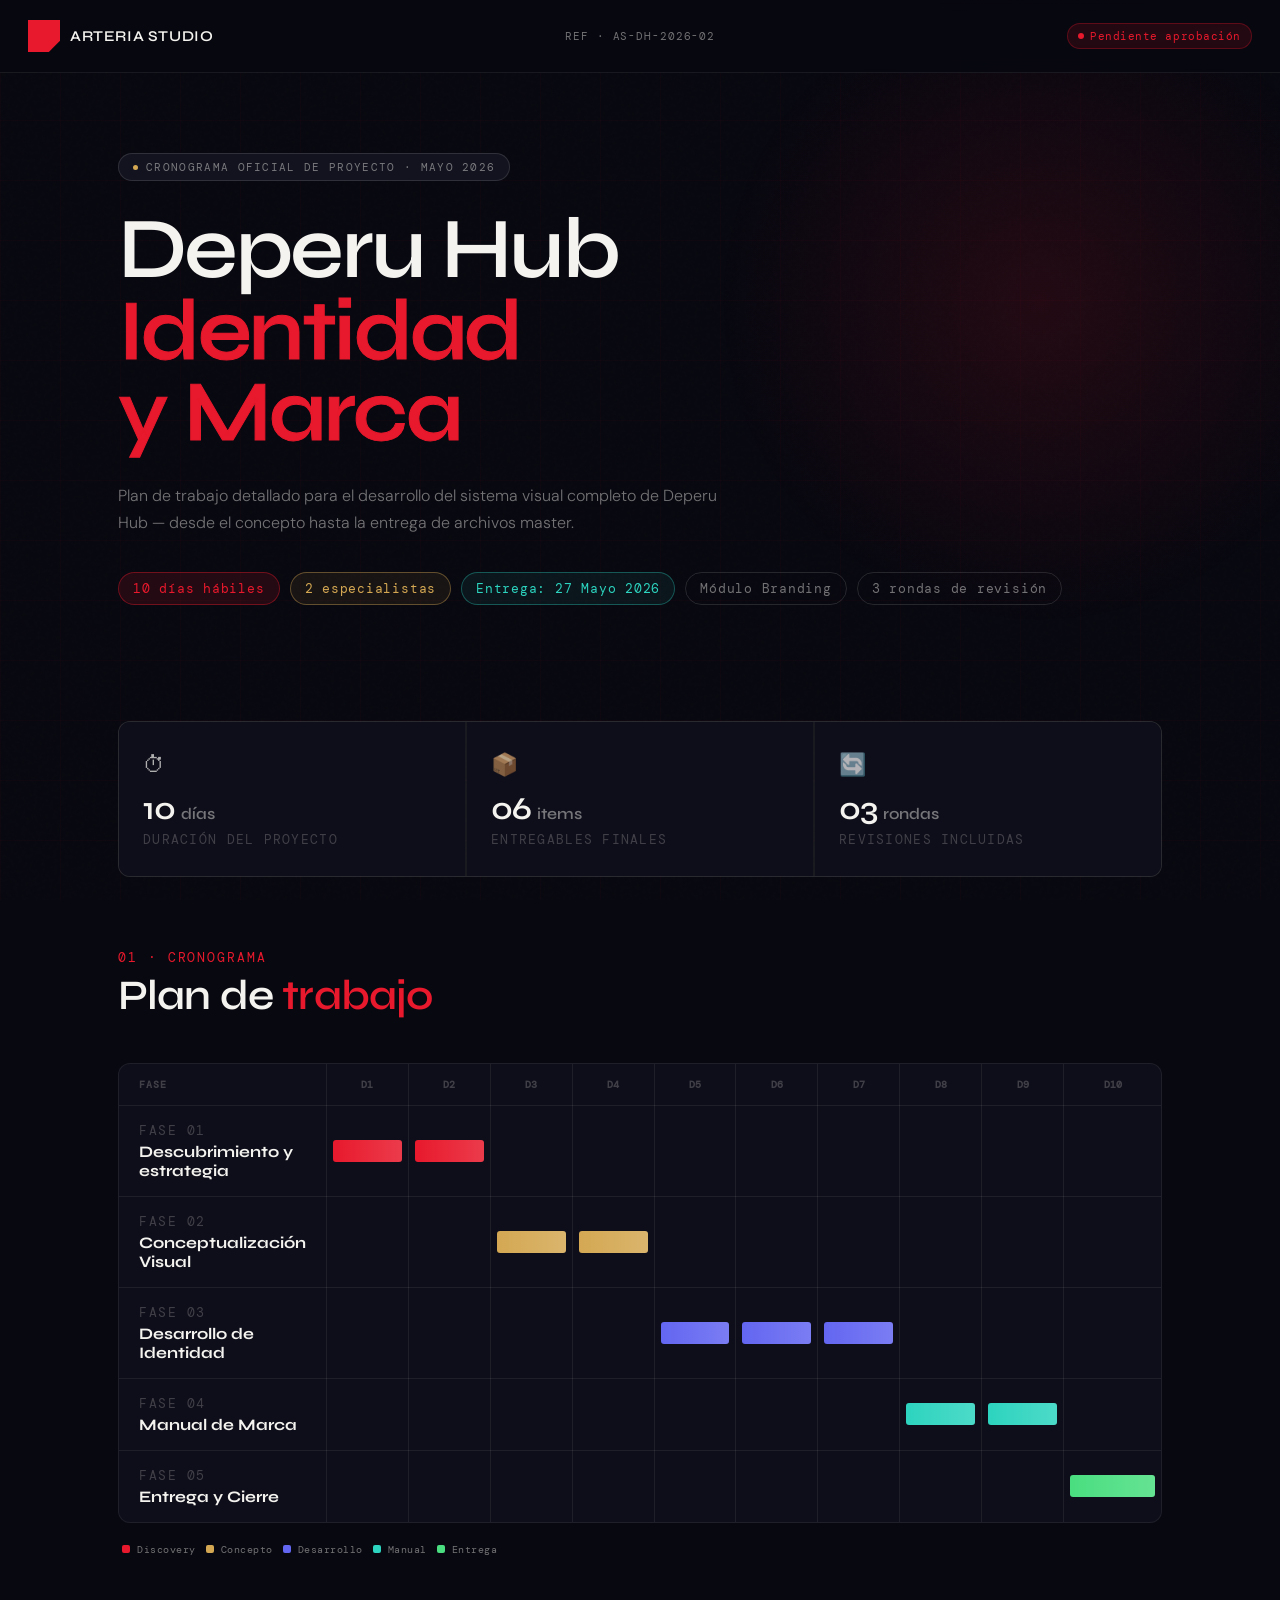
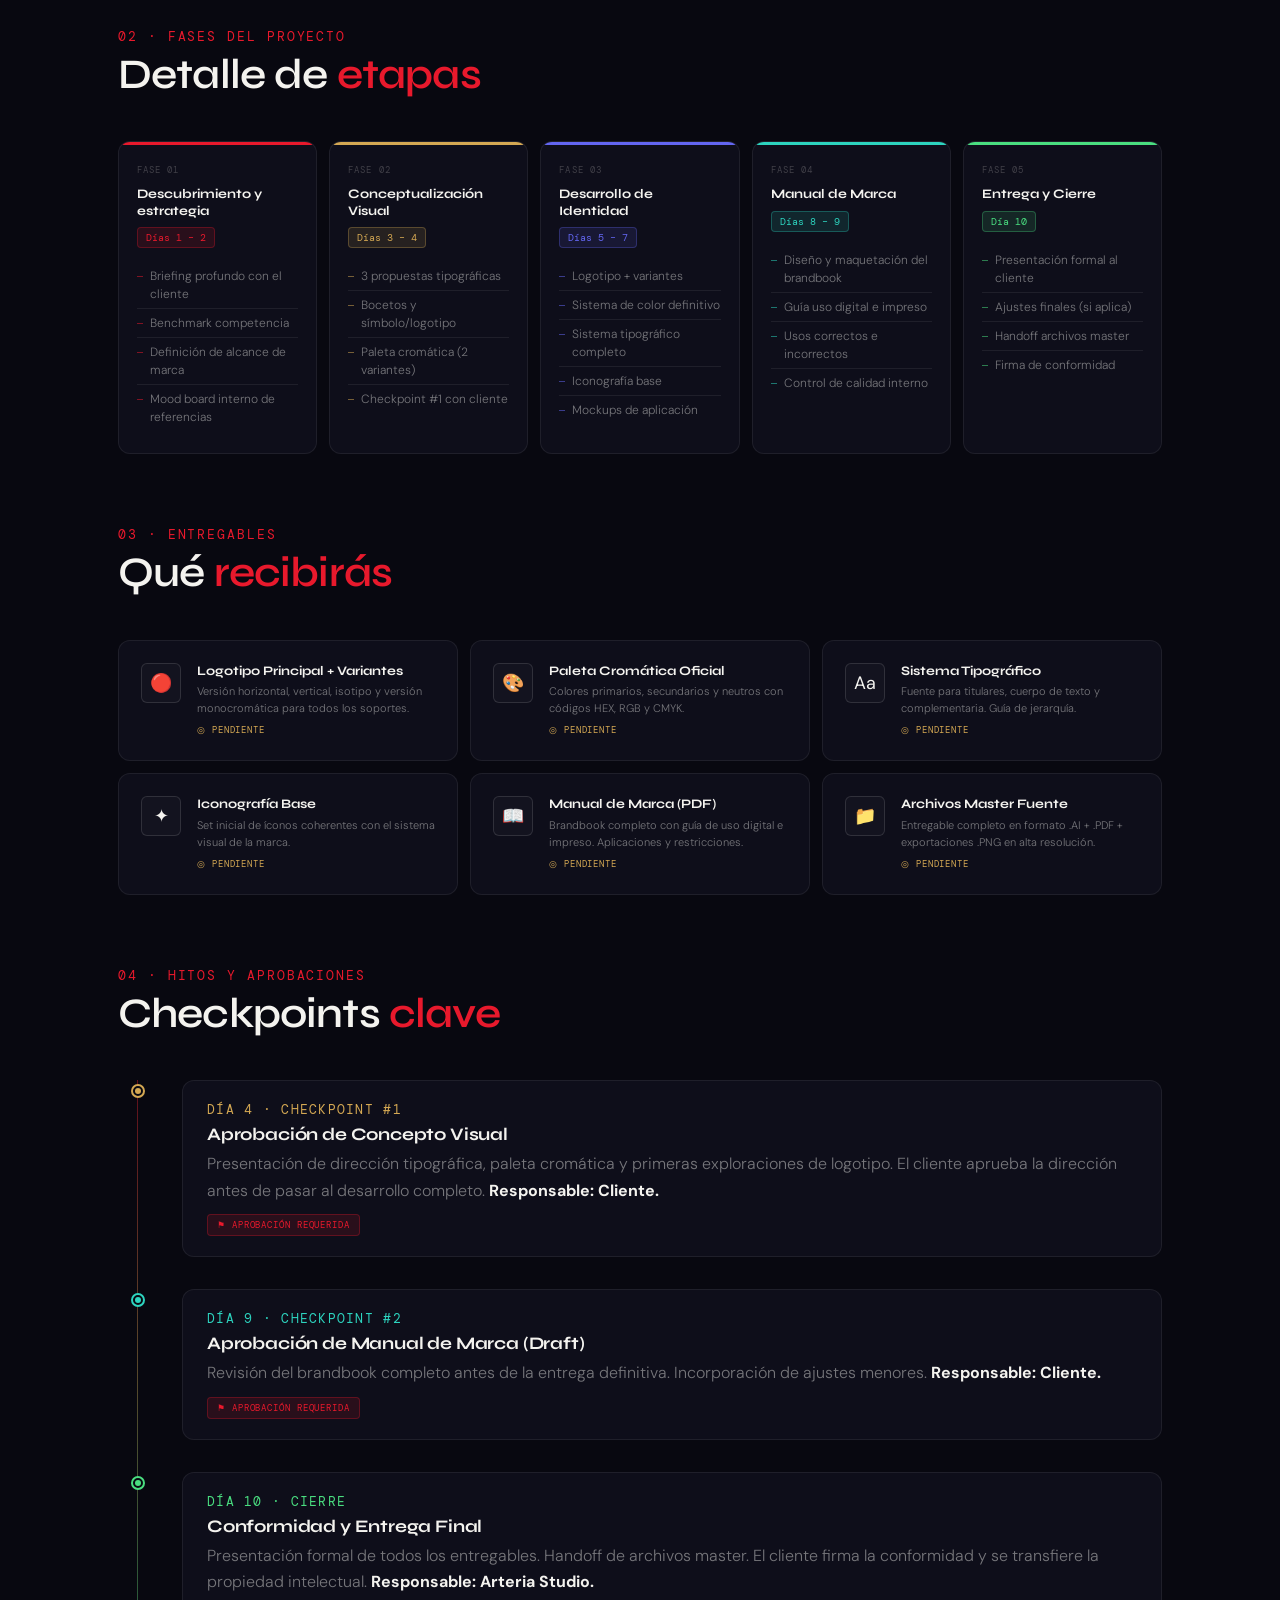
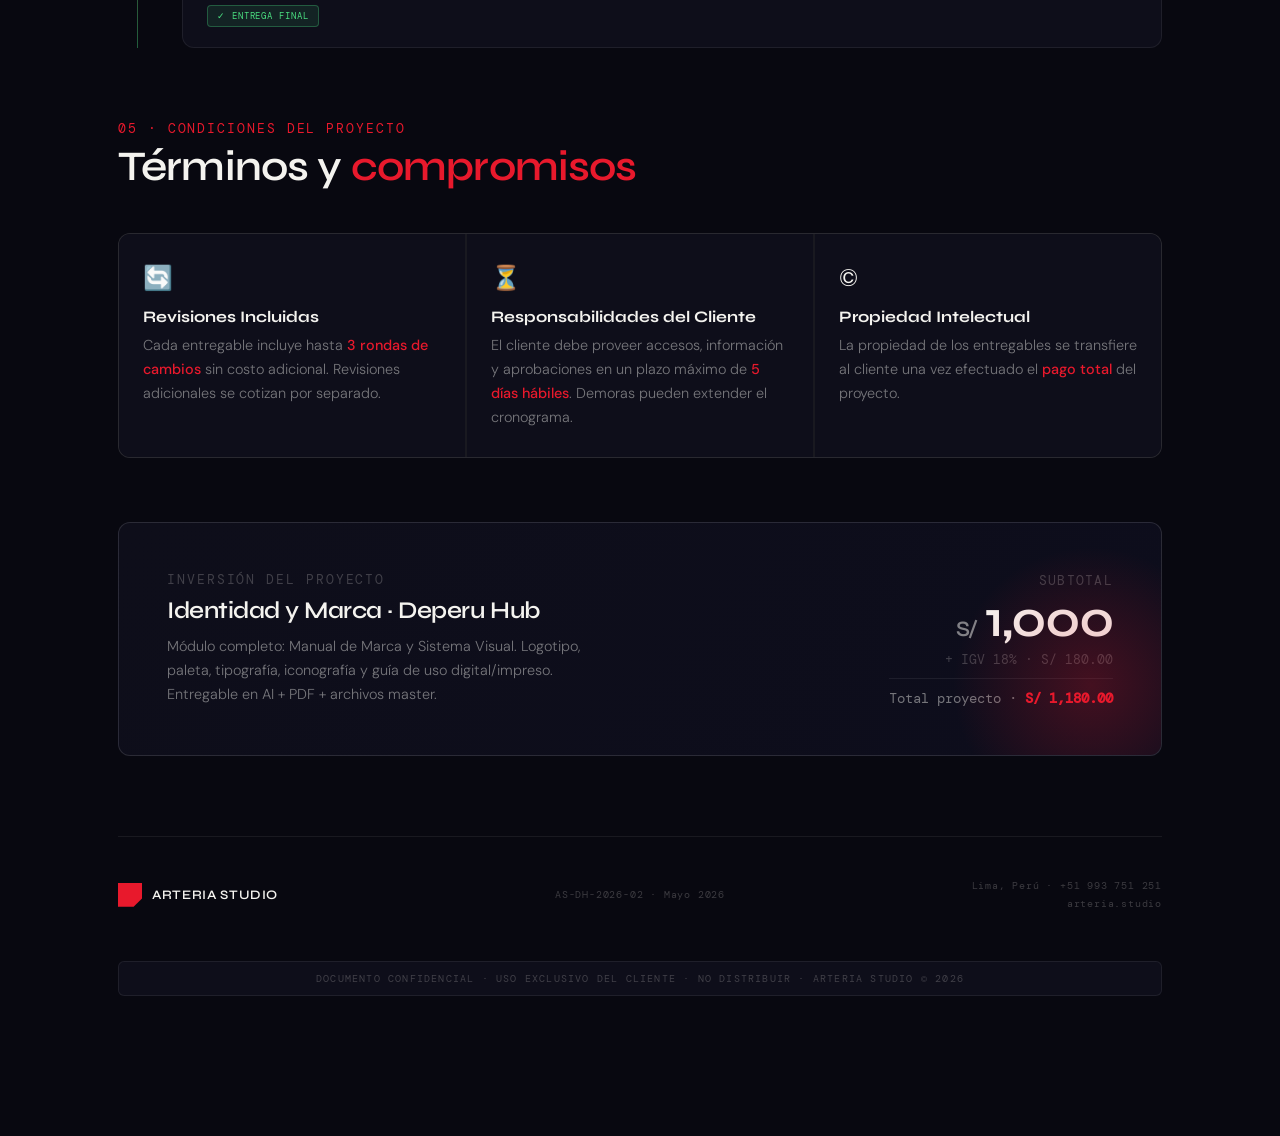
==== commit bc8e691e: "🐛 FIX: Small changes" ====
--- a/cronograma.html
+++ b/cronograma.html
@@ -313,7 +313,7 @@
     ────────────────────────────────────────────── */
     .kpi-grid {
       display: grid;
-      grid-template-columns: repeat(4, 1fr);
+      grid-template-columns: repeat(3, 1fr);
       gap: 2px;
       background: var(--border);
       border: 1px solid var(--border);
@@ -1110,7 +1110,7 @@
 
       <h1 class="hero-title">
         <span class="project-name">Deperu Hub</span>
-        <span class="service-name">Identidad<br>&amp; Marca</span>
+        <span class="service-name">Identidad<br>y Marca</span>
       </h1>
 
       <p class="hero-sub">
@@ -1132,11 +1132,6 @@
         <div class="kpi-icon">⏱</div>
         <div class="kpi-value">10 <span>días</span></div>
         <div class="kpi-label">Duración del proyecto</div>
-      </div>
-      <div class="kpi-card">
-        <div class="kpi-icon">👥</div>
-        <div class="kpi-value kpi-accent">02 <span>esp.</span></div>
-        <div class="kpi-label">Equipo dedicado</div>
       </div>
       <div class="kpi-card">
         <div class="kpi-icon">📦</div>
@@ -1150,34 +1145,9 @@
       </div>
     </div>
 
-    <!-- ── 03 EQUIPO ── -->
-    <section class="section fade-in" style="animation-delay:.2s">
-      <div class="section-label">03 · Equipo</div>
-      <h2 class="section-title">Especialistas <span>asignados</span></h2>
-
-      <div class="team-grid">
-        <div class="team-card">
-          <div class="avatar">IS</div>
-          <div>
-            <div class="team-info-name">Isco</div>
-            <div class="team-info-role">CREATIVE DIRECTOR · BRAND STRATEGY</div>
-            <div class="team-tag">Lead del Proyecto</div>
-          </div>
-        </div>
-        <div class="team-card">
-          <div class="avatar">CD</div>
-          <div>
-            <div class="team-info-name">Colaborador</div>
-            <div class="team-info-role">SENIOR BRAND DESIGNER</div>
-            <div class="team-tag">Producción Visual</div>
-          </div>
-        </div>
-      </div>
-    </section>
-
-    <!-- ── 04 GANTT ── -->
+    <!-- ── 01 GANTT ── -->
     <section class="section fade-in" style="animation-delay:.25s">
-      <div class="section-label">04 · Cronograma</div>
+      <div class="section-label">01 · Cronograma</div>
       <h2 class="section-title">Plan de <span>trabajo</span></h2>
 
       <div class="gantt-wrap" style="margin-top:44px; overflow-x:auto;">
@@ -1202,7 +1172,7 @@
             <tr>
               <td style="padding:16px 20px; border-right:1px solid var(--border); border-bottom:1px solid var(--border);">
                 <div style="font-family:'DM Mono',monospace; font-size: .8rem; letter-spacing:.12em; text-transform:uppercase; color:var(--muted2); margin-bottom:3px;">Fase 01</div>
-                <div style="font-family:'Syne',sans-serif; font-weight:700; font-size: 1rem;">Discovery &amp; Estrategia</div>
+                <div style="font-family:'Syne',sans-serif; font-weight:700; font-size: 1rem;">Descubrimiento y estrategia</div>
               </td>
               <td style="padding:16px 6px; border-right:1px solid var(--border); border-bottom:1px solid var(--border);">
                 <div class="gantt-bar p1" style="--delay:.4s"></div>
@@ -1288,7 +1258,7 @@
             <tr>
               <td style="padding:16px 20px; border-right:1px solid var(--border);">
                 <div style="font-family:'DM Mono',monospace; font-size: .8rem; letter-spacing:.12em; text-transform:uppercase; color:var(--muted2); margin-bottom:3px;">Fase 05</div>
-                <div style="font-family:'Syne',sans-serif; font-weight:700; font-size: 1rem;">Entrega &amp; Cierre</div>
+                <div style="font-family:'Syne',sans-serif; font-weight:700; font-size: 1rem;">Entrega y Cierre</div>
               </td>
               <td style="border-right:1px solid var(--border);"></td>
               <td style="border-right:1px solid var(--border);"></td>
@@ -1317,21 +1287,21 @@
       </div>
     </section>
 
-    <!-- ── 05 FASES DETALLE ── -->
+    <!-- ── 02 FASES DETALLE ── -->
     <section class="section fade-in" style="animation-delay:.3s">
-      <div class="section-label">05 · Fases del Proyecto</div>
+      <div class="section-label">02 · Fases del Proyecto</div>
       <h2 class="section-title">Detalle de <span>etapas</span></h2>
 
       <div class="phases-grid">
         <!-- F1 -->
         <div class="phase-card" style="--phase-color:var(--phase1)">
           <div class="phase-card-num">Fase 01</div>
-          <div class="phase-card-title">Discovery &amp; Estrategia</div>
+          <div class="phase-card-title">Descubrimiento y estrategia</div>
           <div class="phase-card-days">Días 1 – 2</div>
           <ul class="phase-tasks">
             <li>Briefing profundo con el cliente</li>
             <li>Benchmark competencia</li>
-            <li>Definición de territorio de marca</li>
+            <li>Definición de alcance de marca</li>
             <li>Mood board interno de referencias</li>
           </ul>
         </div>
@@ -1375,7 +1345,7 @@
         <!-- F5 -->
         <div class="phase-card" style="--phase-color:var(--phase5)">
           <div class="phase-card-num">Fase 05</div>
-          <div class="phase-card-title">Entrega &amp; Cierre</div>
+          <div class="phase-card-title">Entrega y Cierre</div>
           <div class="phase-card-days">Día 10</div>
           <ul class="phase-tasks">
             <li>Presentación formal al cliente</li>
@@ -1387,9 +1357,9 @@
       </div>
     </section>
 
-    <!-- ── 06 ENTREGABLES ── -->
+    <!-- ── 03 ENTREGABLES ── -->
     <section class="section fade-in" style="animation-delay:.35s">
-      <div class="section-label">06 · Entregables</div>
+      <div class="section-label">03 · Entregables</div>
       <h2 class="section-title">Qué <span>recibirás</span></h2>
 
       <div class="deliverables-grid">
@@ -1444,9 +1414,9 @@
       </div>
     </section>
 
-    <!-- ── 07 HITOS ── -->
+    <!-- ── 04 HITOS ── -->
     <section class="section fade-in" style="animation-delay:.4s">
-      <div class="section-label">07 · Hitos &amp; Aprobaciones</div>
+      <div class="section-label">04 · Hitos y Aprobaciones</div>
       <h2 class="section-title">Checkpoints <span>clave</span></h2>
 
       <div class="milestones" style="margin-top:44px; padding-left:0;">
@@ -1490,10 +1460,10 @@
       </div>
     </section>
 
-    <!-- ── 08 CONDICIONES ── -->
+    <!-- ── 05 CONDICIONES ── -->
     <section class="section fade-in" style="animation-delay:.45s">
-      <div class="section-label">08 · Condiciones del Proyecto</div>
-      <h2 class="section-title">Términos &amp; <span>compromisos</span></h2>
+      <div class="section-label">05 · Condiciones del Proyecto</div>
+      <h2 class="section-title">Términos y <span>compromisos</span></h2>
 
       <div class="conditions-grid">
         <div class="condition-card">
@@ -1514,11 +1484,11 @@
       </div>
     </section>
 
-    <!-- ── 09 INVERSIÓN ── -->
+    <!-- ── 06 INVERSIÓN ── -->
     <div class="investment-block fade-in" style="animation-delay:.5s">
       <div>
         <div class="investment-label">Inversión del Proyecto</div>
-        <div class="investment-title">Identidad &amp; Marca · Deperu Hub</div>
+        <div class="investment-title">Identidad y Marca · Deperu Hub</div>
         <div class="investment-desc">Módulo completo: Manual de Marca y Sistema Visual. Logotipo, paleta, tipografía, iconografía y guía de uso digital/impreso. Entregable en AI + PDF + archivos master.</div>
       </div>
       <div class="investment-amount">
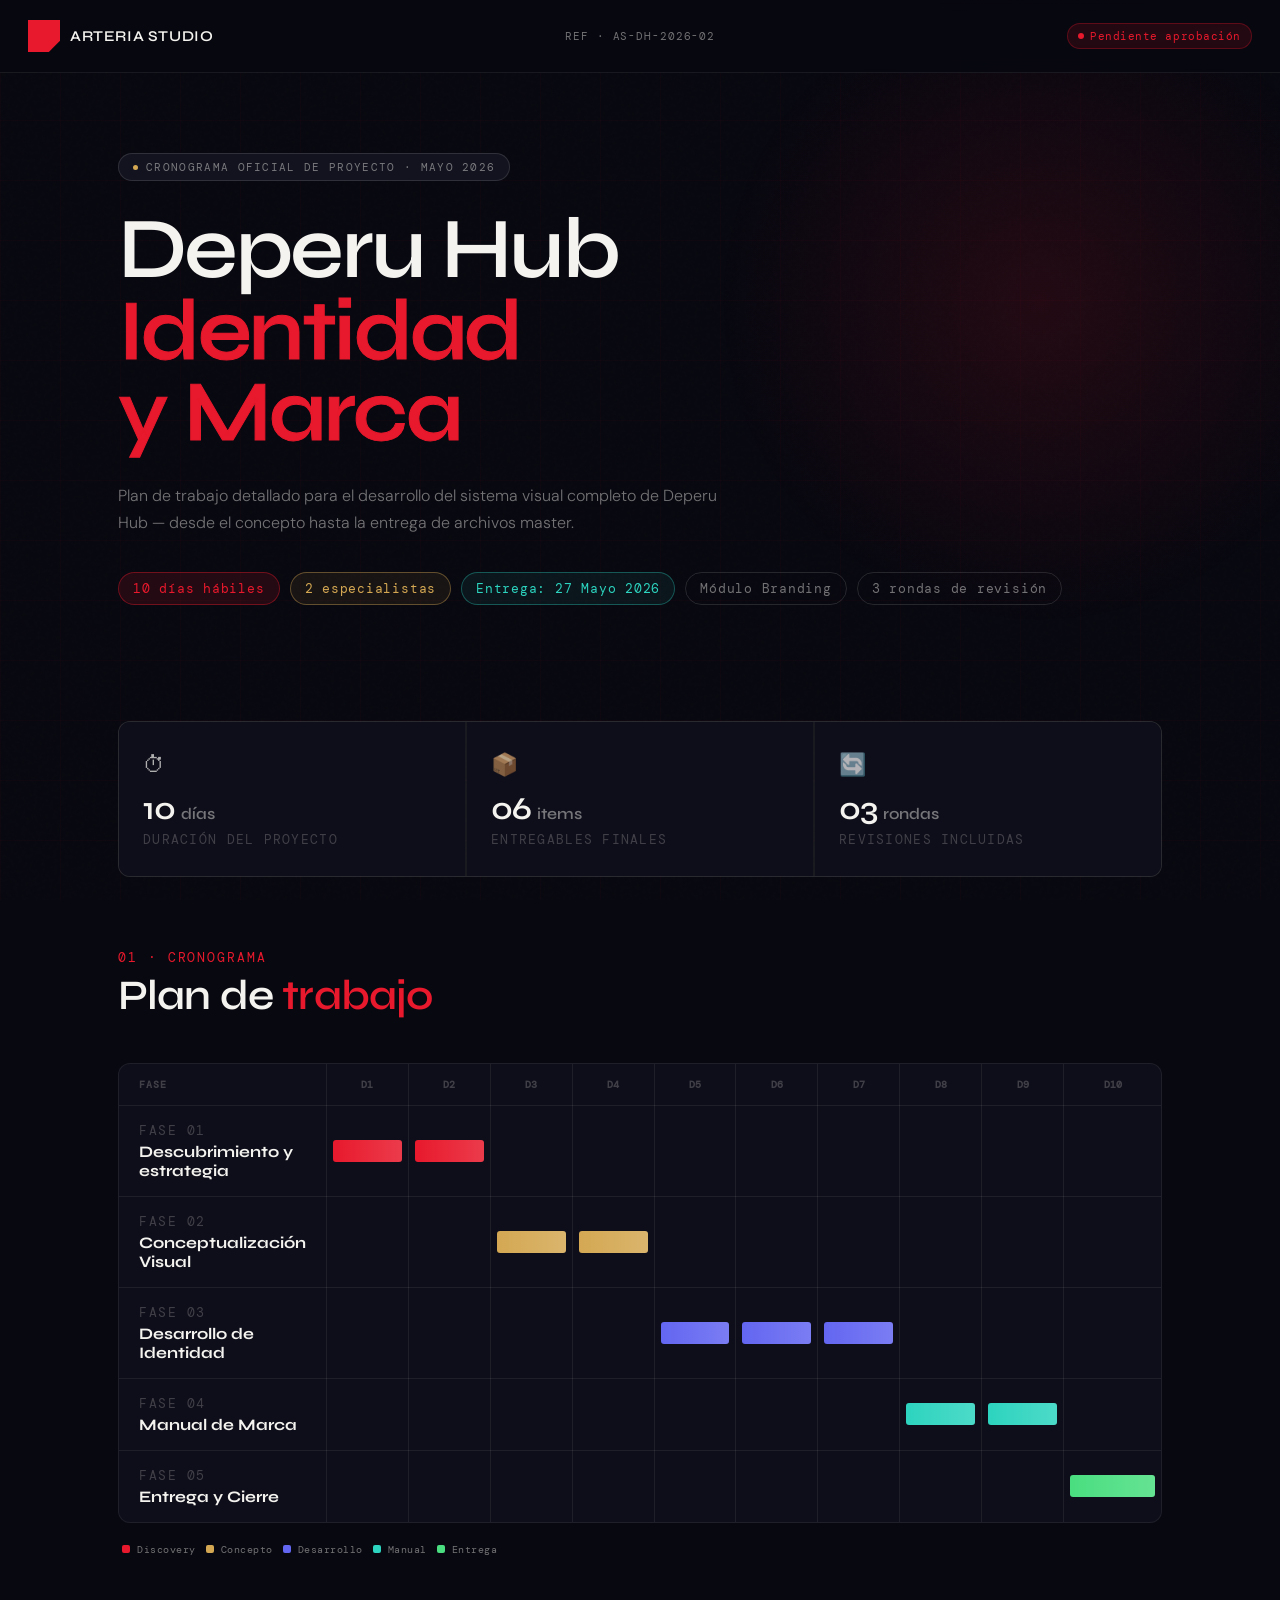
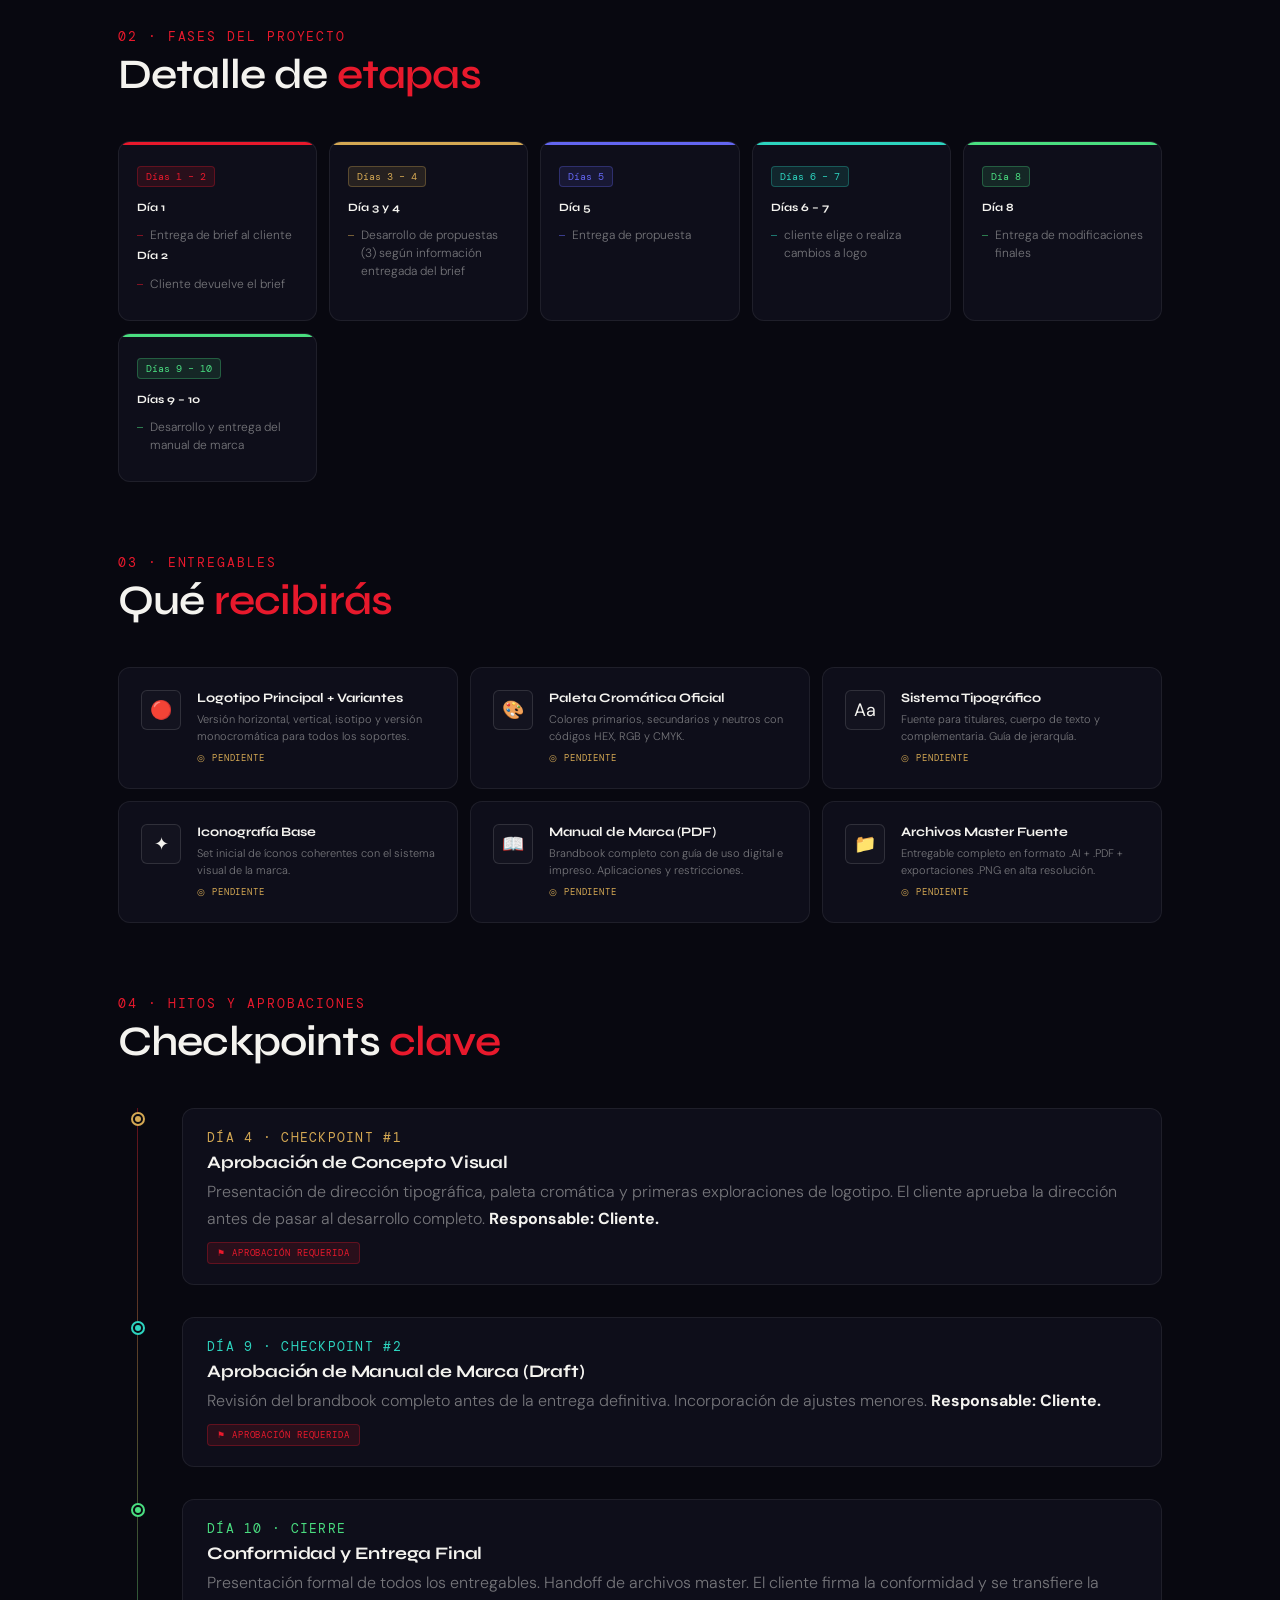
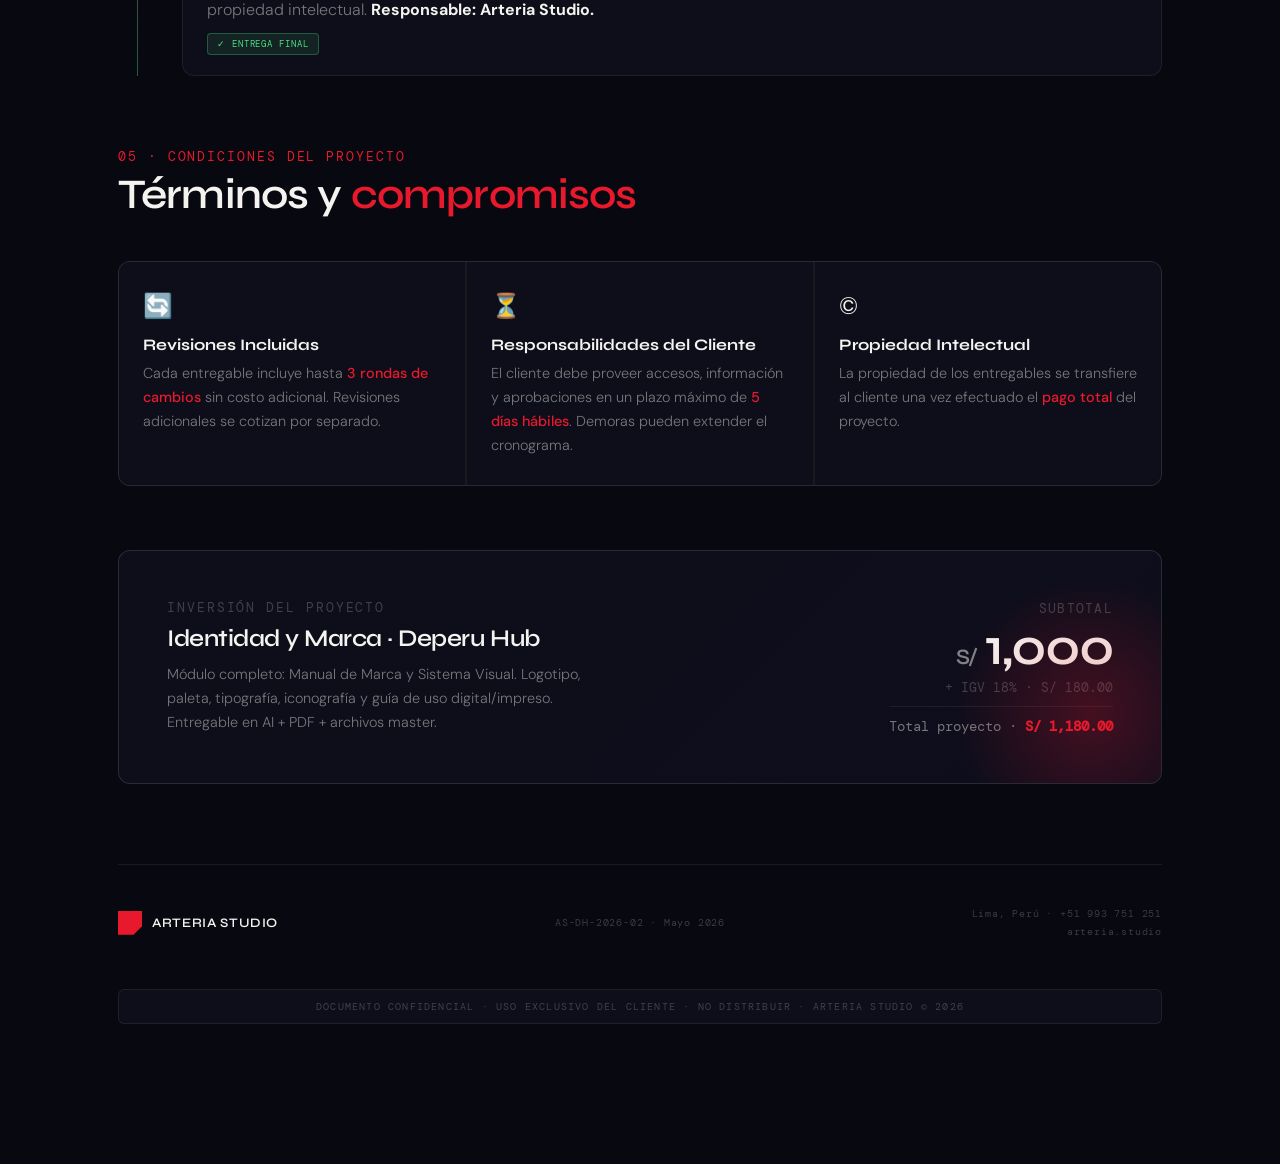
==== commit b37380ab: "🐛 FIX: Fases del Proyecto" ====
--- a/cronograma.html
+++ b/cronograma.html
@@ -632,7 +632,16 @@
     .phase-card-title {
       font-family: 'Syne', sans-serif;
       font-weight: 700;
-      font-size: 13px;
+      font-size: 1rem;
+      line-height: 1.3;
+      color: var(--white);
+      margin-bottom: 6px;
+    }
+
+    .phase-card-subtitle {
+      font-family: 'Syne', sans-serif;
+      font-weight: 700;
+      font-size: .7rem;
       line-height: 1.3;
       color: var(--white);
       margin-bottom: 6px;
@@ -1295,63 +1304,54 @@
       <div class="phases-grid">
         <!-- F1 -->
         <div class="phase-card" style="--phase-color:var(--phase1)">
-          <div class="phase-card-num">Fase 01</div>
-          <div class="phase-card-title">Descubrimiento y estrategia</div>
           <div class="phase-card-days">Días 1 – 2</div>
+          <div class="phase-card-subtitle">Día 1</div>
           <ul class="phase-tasks">
-            <li>Briefing profundo con el cliente</li>
-            <li>Benchmark competencia</li>
-            <li>Definición de alcance de marca</li>
-            <li>Mood board interno de referencias</li>
+            <li>Entrega de brief al cliente</li>
+          </ul>
+          <div class="phase-card-subtitle">Día 2</div>
+          <ul class="phase-tasks">
+            <li>Cliente devuelve el brief</li>
           </ul>
         </div>
         <!-- F2 -->
         <div class="phase-card" style="--phase-color:var(--phase2)">
-          <div class="phase-card-num">Fase 02</div>
-          <div class="phase-card-title">Conceptualización Visual</div>
           <div class="phase-card-days">Días 3 – 4</div>
+          <div class="phase-card-subtitle">Día 3 y 4</div>
           <ul class="phase-tasks">
-            <li>3 propuestas tipográficas</li>
-            <li>Bocetos y símbolo/logotipo</li>
-            <li>Paleta cromática (2 variantes)</li>
-            <li>Checkpoint #1 con cliente</li>
+            <li>Desarrollo de propuestas (3) según información entregada del brief</li>
           </ul>
         </div>
         <!-- F3 -->
         <div class="phase-card" style="--phase-color:var(--phase3)">
-          <div class="phase-card-num">Fase 03</div>
-          <div class="phase-card-title">Desarrollo de Identidad</div>
-          <div class="phase-card-days">Días 5 – 7</div>
+          <div class="phase-card-days">Días 5</div>
+          <div class="phase-card-subtitle">Día 5</div>
           <ul class="phase-tasks">
-            <li>Logotipo + variantes</li>
-            <li>Sistema de color definitivo</li>
-            <li>Sistema tipográfico completo</li>
-            <li>Iconografía base</li>
-            <li>Mockups de aplicación</li>
+            <li>Entrega de propuesta</li>
           </ul>
         </div>
         <!-- F4 -->
         <div class="phase-card" style="--phase-color:var(--phase4)">
-          <div class="phase-card-num">Fase 04</div>
-          <div class="phase-card-title">Manual de Marca</div>
-          <div class="phase-card-days">Días 8 – 9</div>
+          <div class="phase-card-days">Días 6 – 7</div>
+          <div class="phase-card-subtitle">Días 6 – 7</div>
           <ul class="phase-tasks">
-            <li>Diseño y maquetación del brandbook</li>
-            <li>Guía uso digital e impreso</li>
-            <li>Usos correctos e incorrectos</li>
-            <li>Control de calidad interno</li>
+            <li>cliente elige o realiza cambios a logo</li>
           </ul>
         </div>
         <!-- F5 -->
         <div class="phase-card" style="--phase-color:var(--phase5)">
-          <div class="phase-card-num">Fase 05</div>
-          <div class="phase-card-title">Entrega y Cierre</div>
-          <div class="phase-card-days">Día 10</div>
+          <div class="phase-card-days">Día 8</div>
+          <div class="phase-card-subtitle">Día 8</div>
           <ul class="phase-tasks">
-            <li>Presentación formal al cliente</li>
-            <li>Ajustes finales (si aplica)</li>
-            <li>Handoff archivos master</li>
-            <li>Firma de conformidad</li>
+            <li>Entrega de modificaciones finales</li>
+          </ul>
+        </div>
+        <!-- F5 -->
+        <div class="phase-card" style="--phase-color:var(--phase5)">
+          <div class="phase-card-days">Días 9 – 10</div>
+          <div class="phase-card-subtitle">Días 9 – 10</div>
+          <ul class="phase-tasks">
+            <li>Desarrollo y entrega del manual de marca</li>
           </ul>
         </div>
       </div>
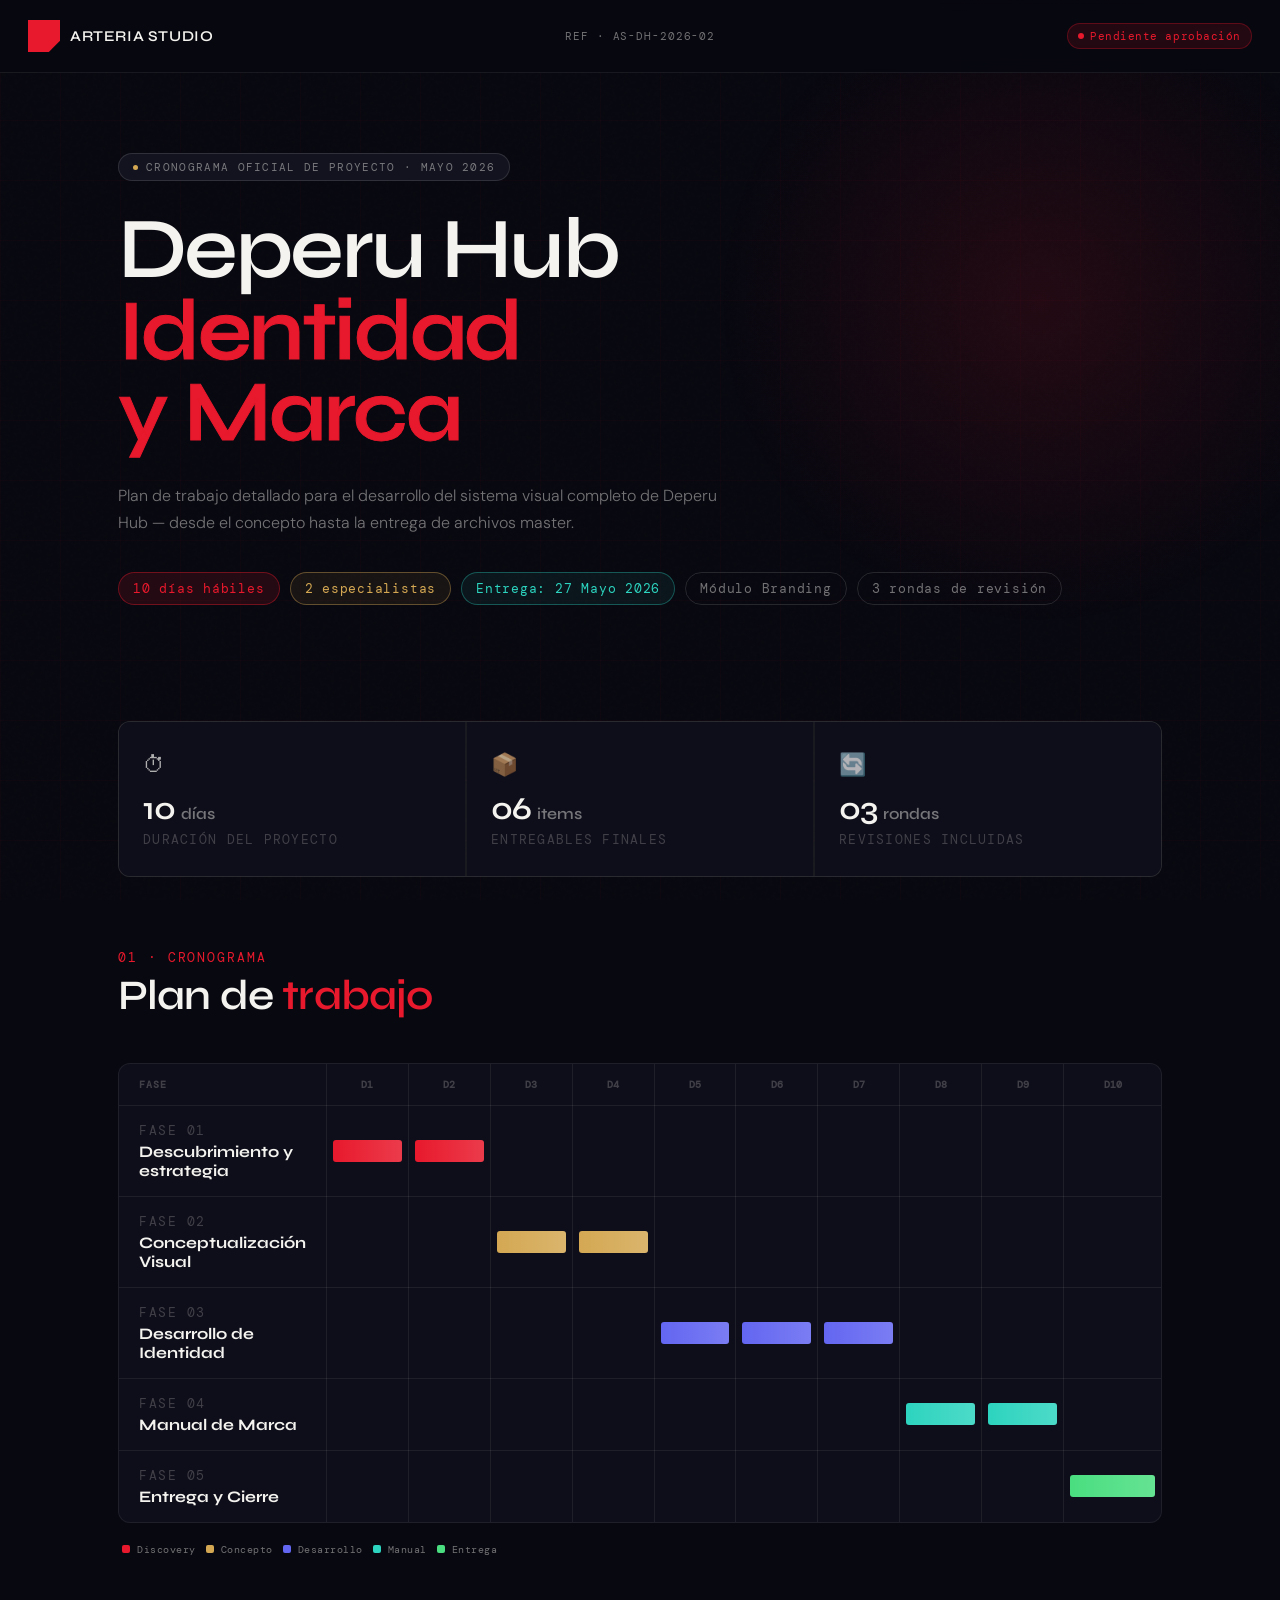
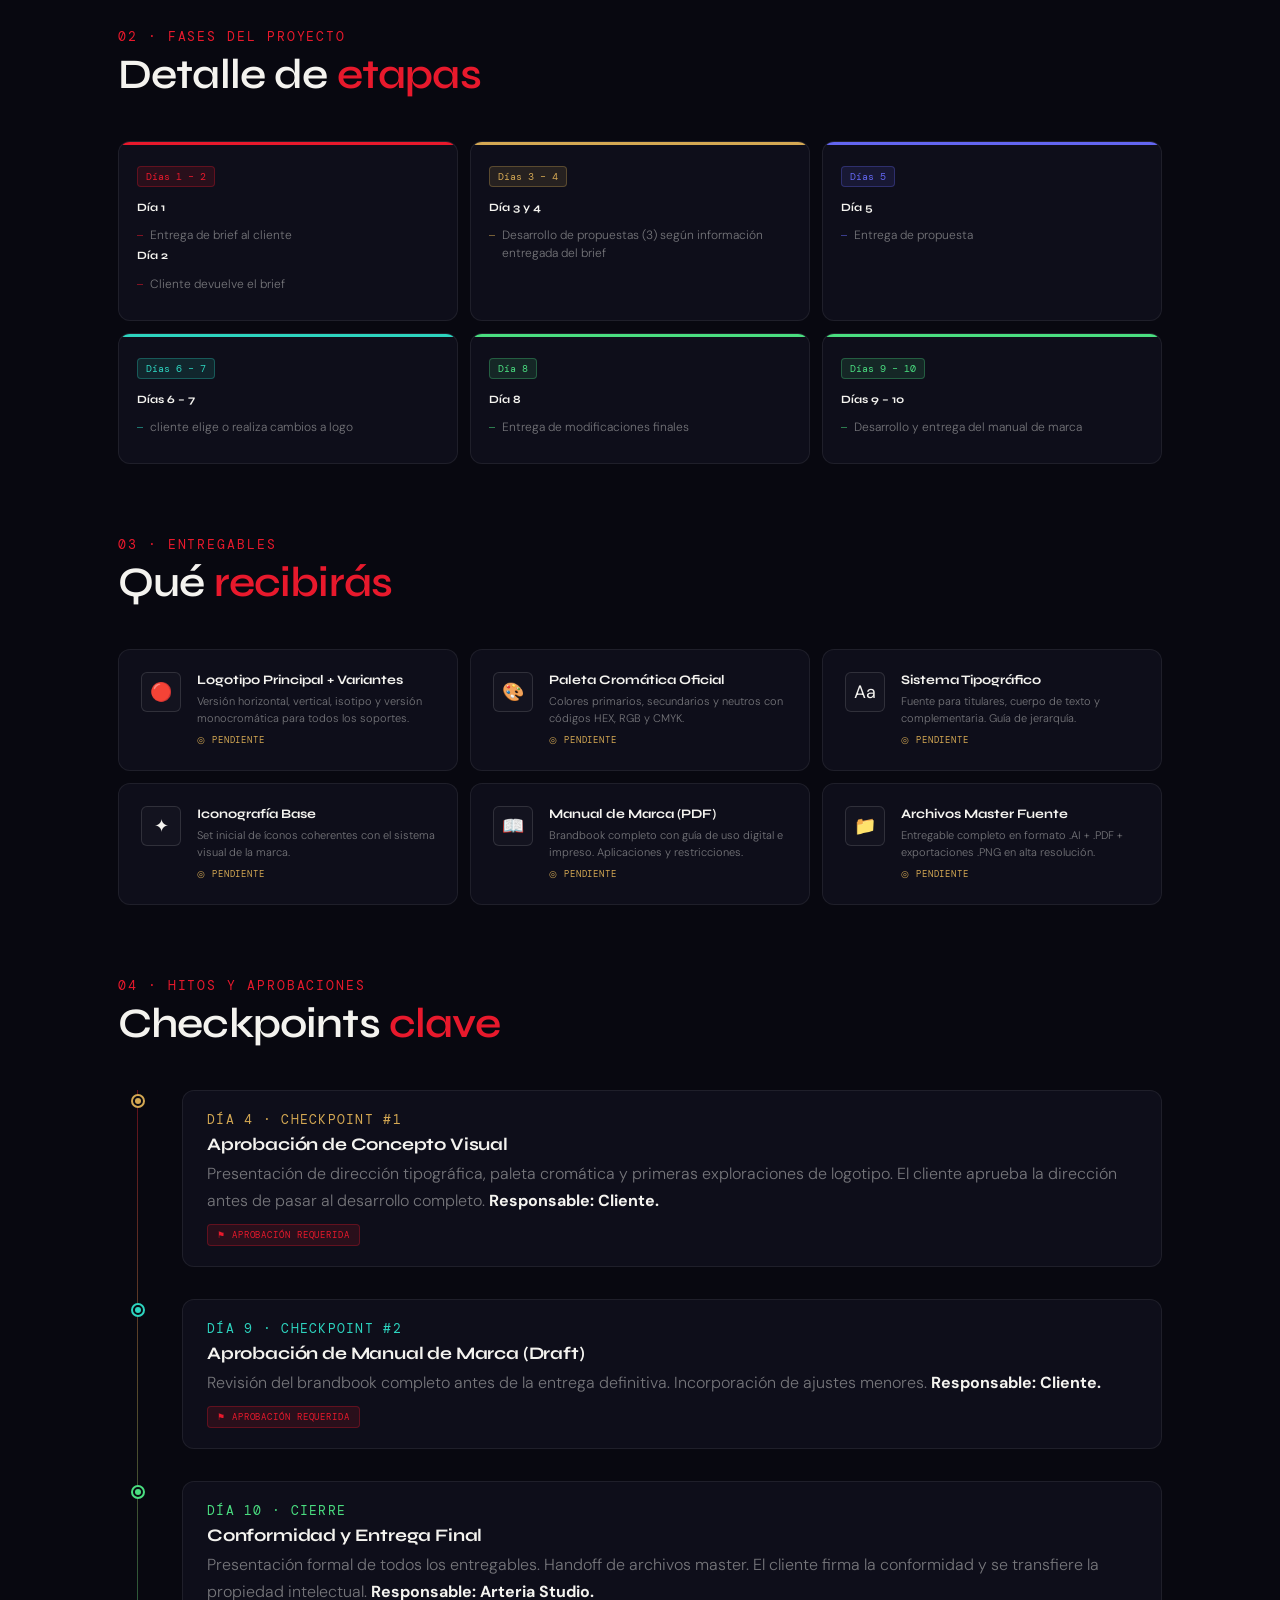
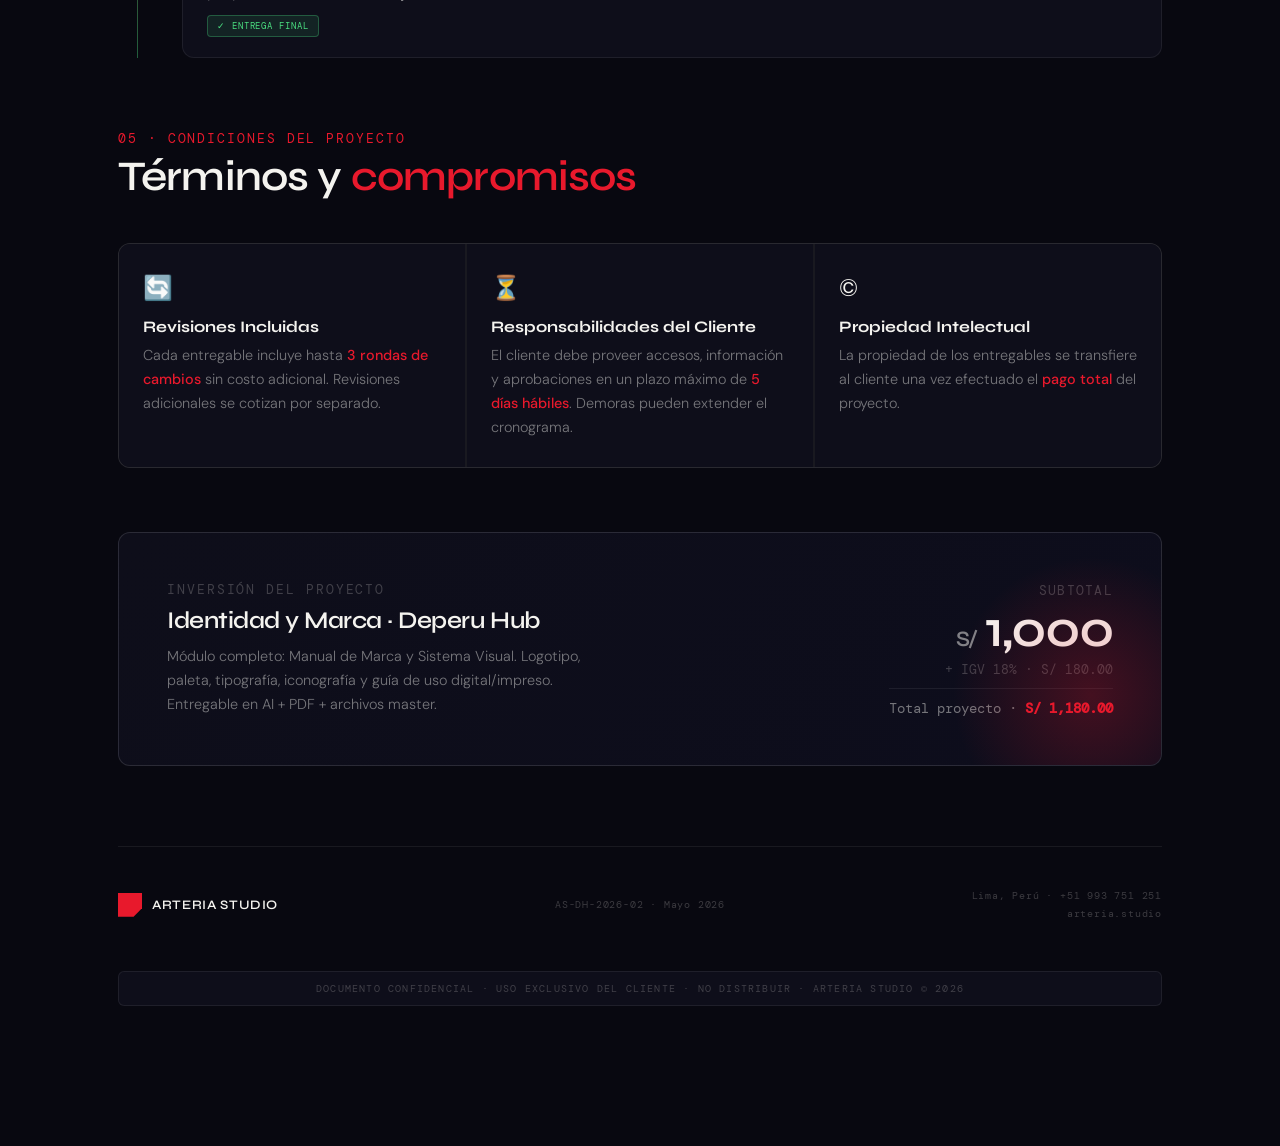
==== commit 64b12438: "🐛 FIX: Card - Fases del proyecto" ====
--- a/cronograma.html
+++ b/cronograma.html
@@ -589,7 +589,7 @@
     ────────────────────────────────────────────── */
     .phases-grid {
       display: grid;
-      grid-template-columns: repeat(5, 1fr);
+      grid-template-columns: repeat(3, 1fr);
       gap: 12px;
       margin-top: 44px;
     }
